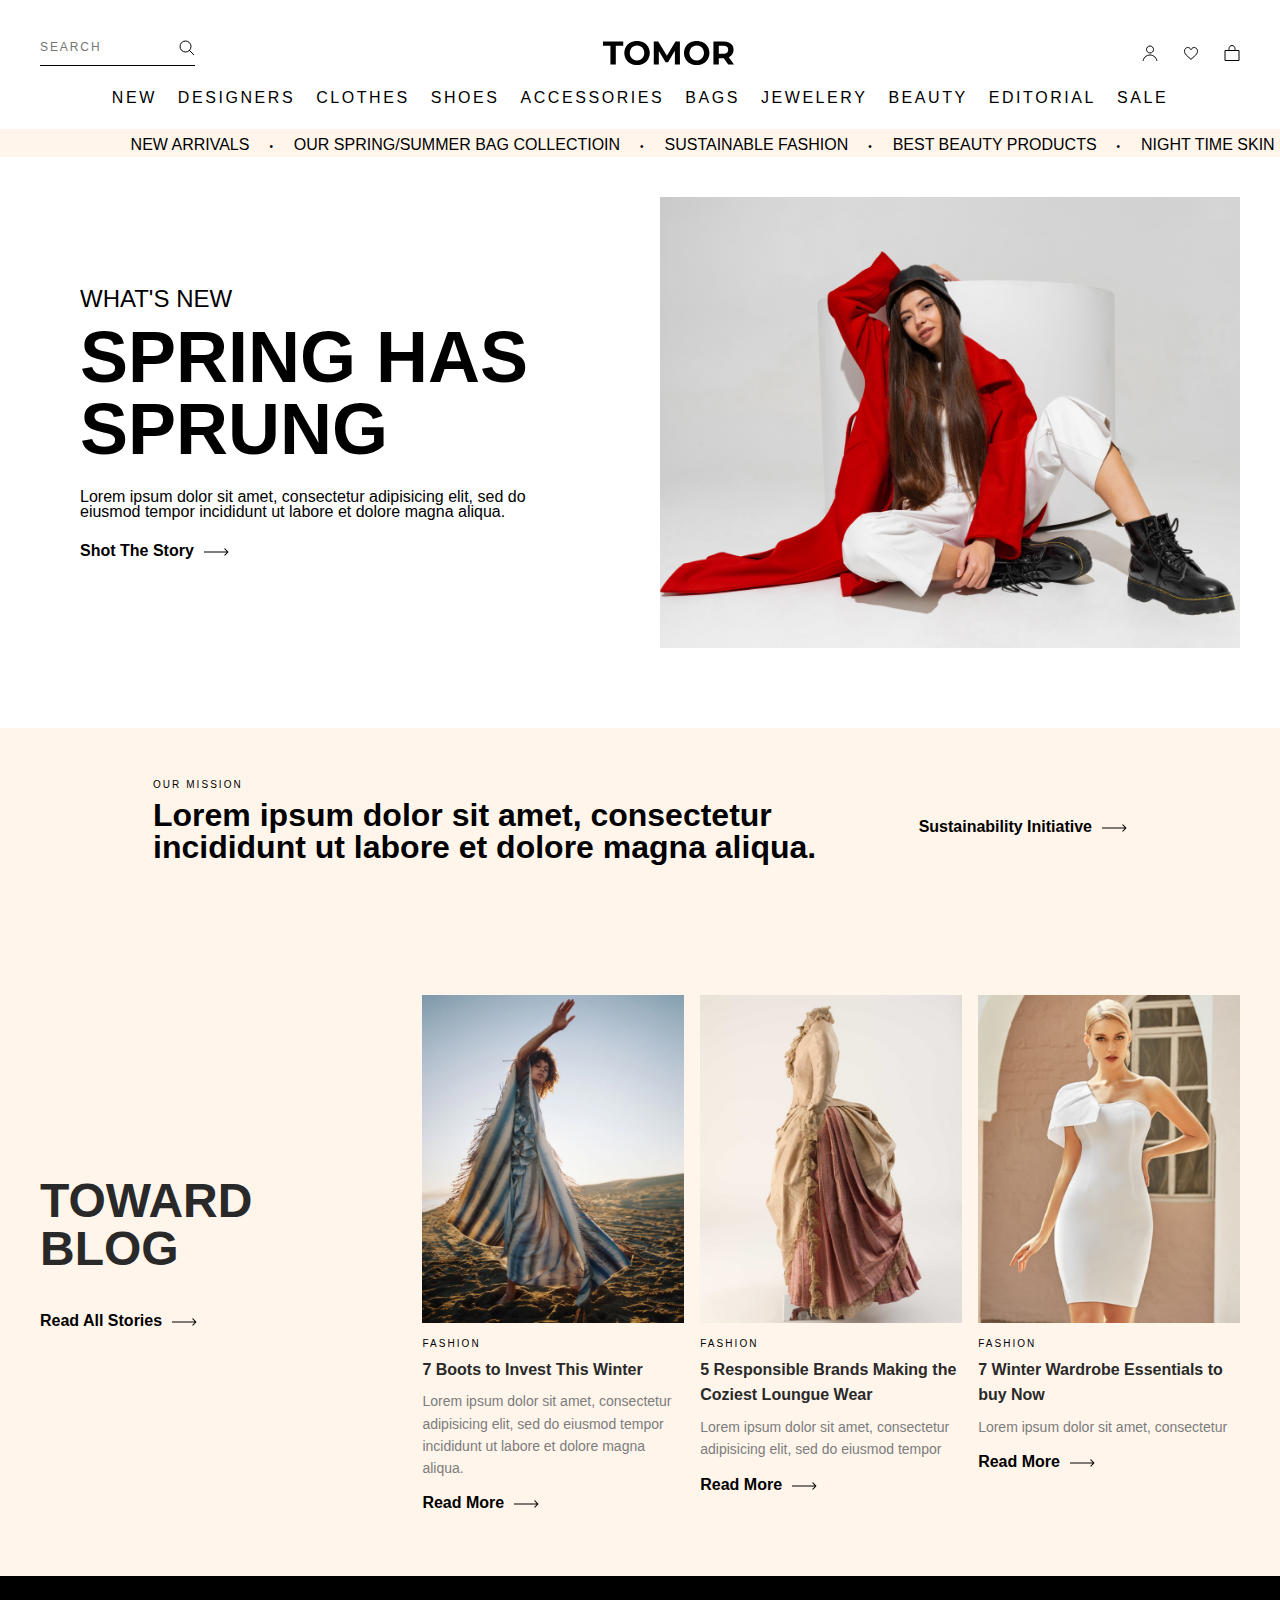
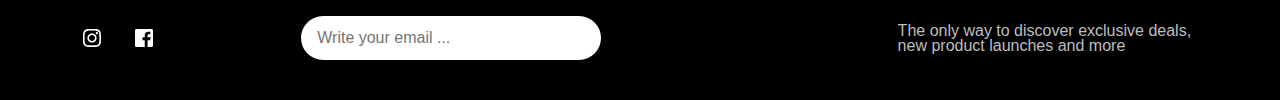
==== index.html @ 965e95d4 "home page phase 1" ====
<html lang="en">
  <head>
    <meta charset="UTF-8" />
    <meta http-equiv="X-UA-Compatible" content="IE=edge" />
    <meta name="viewport" content="width=device-width, initial-scale=1.0" />
    <link rel="stylesheet" href="css/home/homePage.css" />
    <title>Toward - Home Page</title>
  </head>
  <body>
    <div class="container">
      <header class="header">
        <nav class="navigation">
          <div class="navigation__mobile-menu">
            <img src="assets/icons/hamburger.svg" alt="" />
          </div>
          <div class="navigation__search-box">
            <input type="text" placeholder="search" class="navigation__input" />
            <img
              src="assets/icons/icon-search.svg"
              alt=""
              class="icon-search"
            />
          </div>
          <img src="assets/tomor.svg" class="navigation__logo" alt="" />
          <div class="navigation__user">
            <img
              src="assets/icons/icon-avatar.svg"
              class="navigation__icon"
              alt=""
            />
            <img
              src="assets/icons/icon-like.svg"
              class="navigation__icon"
              alt=""
            />

            <img
              src="assets/icons/icon-cart.svg"
              class="navigation__icon"
              alt=""
            />
          </div>
          <div class="navigation__mobile-menu">
            <img src="assets/icons/icon-cart.svg" alt="" />
          </div>
          <ul class="navigation__list">
            <li class="navigation__item">
              <a href="#">New</a>
            </li>
            <li class="navigation__item">
              <a href="#">Designers</a>
            </li>
            <li class="navigation__item">
              <a href="#">Clothes</a>
            </li>
            <li class="navigation__item">
              <a href="#">Shoes</a>
            </li>
            <li class="navigation__item">
              <a href="#">Accessories</a>
            </li>
            <li class="navigation__item">
              <a href="#">Bags</a>
            </li>
            <li class="navigation__item">
              <a href="#">Jewelery</a>
            </li>
            <li class="navigation__item">
              <a href="#">Beauty</a>
            </li>
            <li class="navigation__item">
              <a href="#">Editorial</a>
            </li>
            <li class="navigation__item">
              <a href="#">Sale</a>
            </li>
          </ul>
        </nav>

        <div class="marquee">
          <div class="marquee__wrapper">
            <ul class="marquee__list">
              <li class="marquee__item">New arrivals</li>
              <li class="marquee__item">Our spring/summer baG collectioin</li>
              <li class="marquee__item">Sustainable fashion</li>
              <li class="marquee__item">Best beauty products</li>
              <li class="marquee__item">Night time skin routine</li>
              <li class="marquee__item">comfort & style</li>
              <li class="marquee__item">Just in high heels</li>
            </ul>
          </div>
        </div>
        <div class="header__content">
          <div class="header__cta">
            <h4 class="heading-text heading-4">what's new</h4>
            <h1 class="heading-text heading-1">spring has sprung</h1>
            <p class="header__text">
              Lorem ipsum dolor sit amet, consectetur adipisicing elit, sed do
              eiusmod tempor incididunt ut labore et dolore magna aliqua.
            </p>
            <a href="#" class="btn">shot the story</a>
          </div>
          <div class="header__banner">
            <img src="assets/hero.png" class="header__img" alt="" />
          </div>
        </div>
      </header>
      <main>
        <section class="mission">
          <h6 class="heading-text heading-6">our mission</h6>
          <h3 class="heading-text heading-3">
            Lorem ipsum dolor sit amet, consectetur incididunt ut labore et
            dolore magna aliqua.
          </h3>
          <a href="#" class="btn">Sustainability Initiative</a>
        </section>
        <section class="blog">
          <div class="blog__header">
            <h2 class="heading-text heading-2 heading-2--light">toward blog</h2>
            <a href="#" class="btn">Read all stories</a>
          </div>
          <div class="blog__content">
            <div class="blog__card">
              <img src="assets/Article image.jpg" class="blog__img" alt="" />
              <h6 class="heading-text heading-6 heading-6--light">fashion</h6>
              <h4 class="blog__title">7 Boots to Invest This Winter</h4>
              <p class="blog__text">
                Lorem ipsum dolor sit amet, consectetur adipisicing elit, sed do
                eiusmod tempor incididunt ut labore et dolore magna aliqua.
              </p>
              <a href="#" class="btn">read more</a>
            </div>
            <div class="blog__card">
              <img src="assets/Article image 2.jpg" class="blog__img" alt="" />
              <h6 class="heading-text heading-6 heading-6--light">fashion</h6>
              <h4 class="blog__title">5 Responsible Brands Making the Coziest Loungue Wear</h4>
              <p class="blog__text">
                Lorem ipsum dolor sit amet, consectetur adipisicing elit, sed do eiusmod tempor 
              </p>
              <a href="#" class="btn">read more</a>
            </div>
            <div class="blog__card">
              <img src="assets/Article image 3.jpg" class="blog__img" alt="" />
              <h6 class="heading-text heading-6 heading-6--light">fashion</h6>
              <h4 class="blog__title">7 Winter Wardrobe Essentials to buy Now</h4>
              <p class="blog__text">
                Lorem ipsum dolor sit amet, consectetur
              </p>
              <a href="#" class="btn">read more</a>
            </div>
          </div>
        </section>
      </main>
      <footer class="footer">
        <div class="footer__socials">
          <img
            src="assets/icons/icon-instagram.svg"
            class="footer__icon"
            alt=""
          />
          <img
            src="assets/icons/icon-facebook.svg"
            class="footer__icon"
            alt=""
          />
        </div>
        <div class="footer__contact">
          <input
            type="email"
            name="email"
            id="email"
            class="footer__input"
            placeholder="Write your email ..."
          />
          <label for="email">
            <a href="#" class="btn btn--small btn--light">Join the family</a>
          </label>
        </div>
        <p class="footer__text">
          The only way to discover exclusive deals, new product launches and
          more
        </p>
        <img src="assets/icons/gift-box.svg" alt="" class="footer__icon-gift" />
      </footer>
    </div>
  </body>
</html>
---- css/home/homePage.css ----
@import '../style.css';

/* Mission section */
.mission {
  display: flex;
  align-items: center;
  flex-wrap: wrap;
  padding: 5.2rem 15.3rem;
  background-color: var(--color-secondary-light);
}
.mission h6 {
  width: 100%;
}
.mission h3 {
  width: 70%;
  margin-right: auto;
  margin-top: 9px;
}

@media only screen and (max-width: 37.5em) {
  .mission {
    padding: 3rem 2rem;
  }
  .mission h3 {
    width: 100%;
    margin-bottom: 4rem;
  }
}

/* Section Blog */
.blog {
  display: flex;
  align-items: center;
  column-gap: 3.2rem;
  background-color: var(--color-secondary-light);
  padding: 8rem 4rem 6.6rem 4rem;
}
.blog__header {
  width: 30%;
}
.blog__header h2 {
  width: 70%;
  margin-bottom: 4rem;
}
.blog__content {
  width: 70%;
  display: flex;
  column-gap: 1.6rem;
}
.blog__card {
  width: 33%;
}
.blog__img {
  width: 100%;
  margin-bottom: 1.6rem;
}
.blog__title {
  font-size: 1.6rem;
  font-weight: 600;
  color: var(--color-primary-light);
  margin: 8px 0;
  line-height: 160%;
}
.blog__text {
  color: var(--color-option-1);
  font-size: 1.4rem;
  font-weight: 500;
  margin-bottom: 1.6rem;
  line-height: 159.5%;
}

@media only screen and (max-width: 37.5em) {
    .blog{
        padding: 5rem 2rem;
        row-gap: 4rem;
    }
  .blog,
  .blog__content {
    flex-wrap: wrap;
  }
  .blog__header,
  .blog__content,
  .blog__card {
    width: 100%;
  }
  .blog__header{
    text-align: center;
  }
  .blog__content{
    row-gap:2.5rem ;
  }
  .blog__header h2{
    width: 100%;
    margin: 0;
    margin-bottom: 2rem;
  }
}
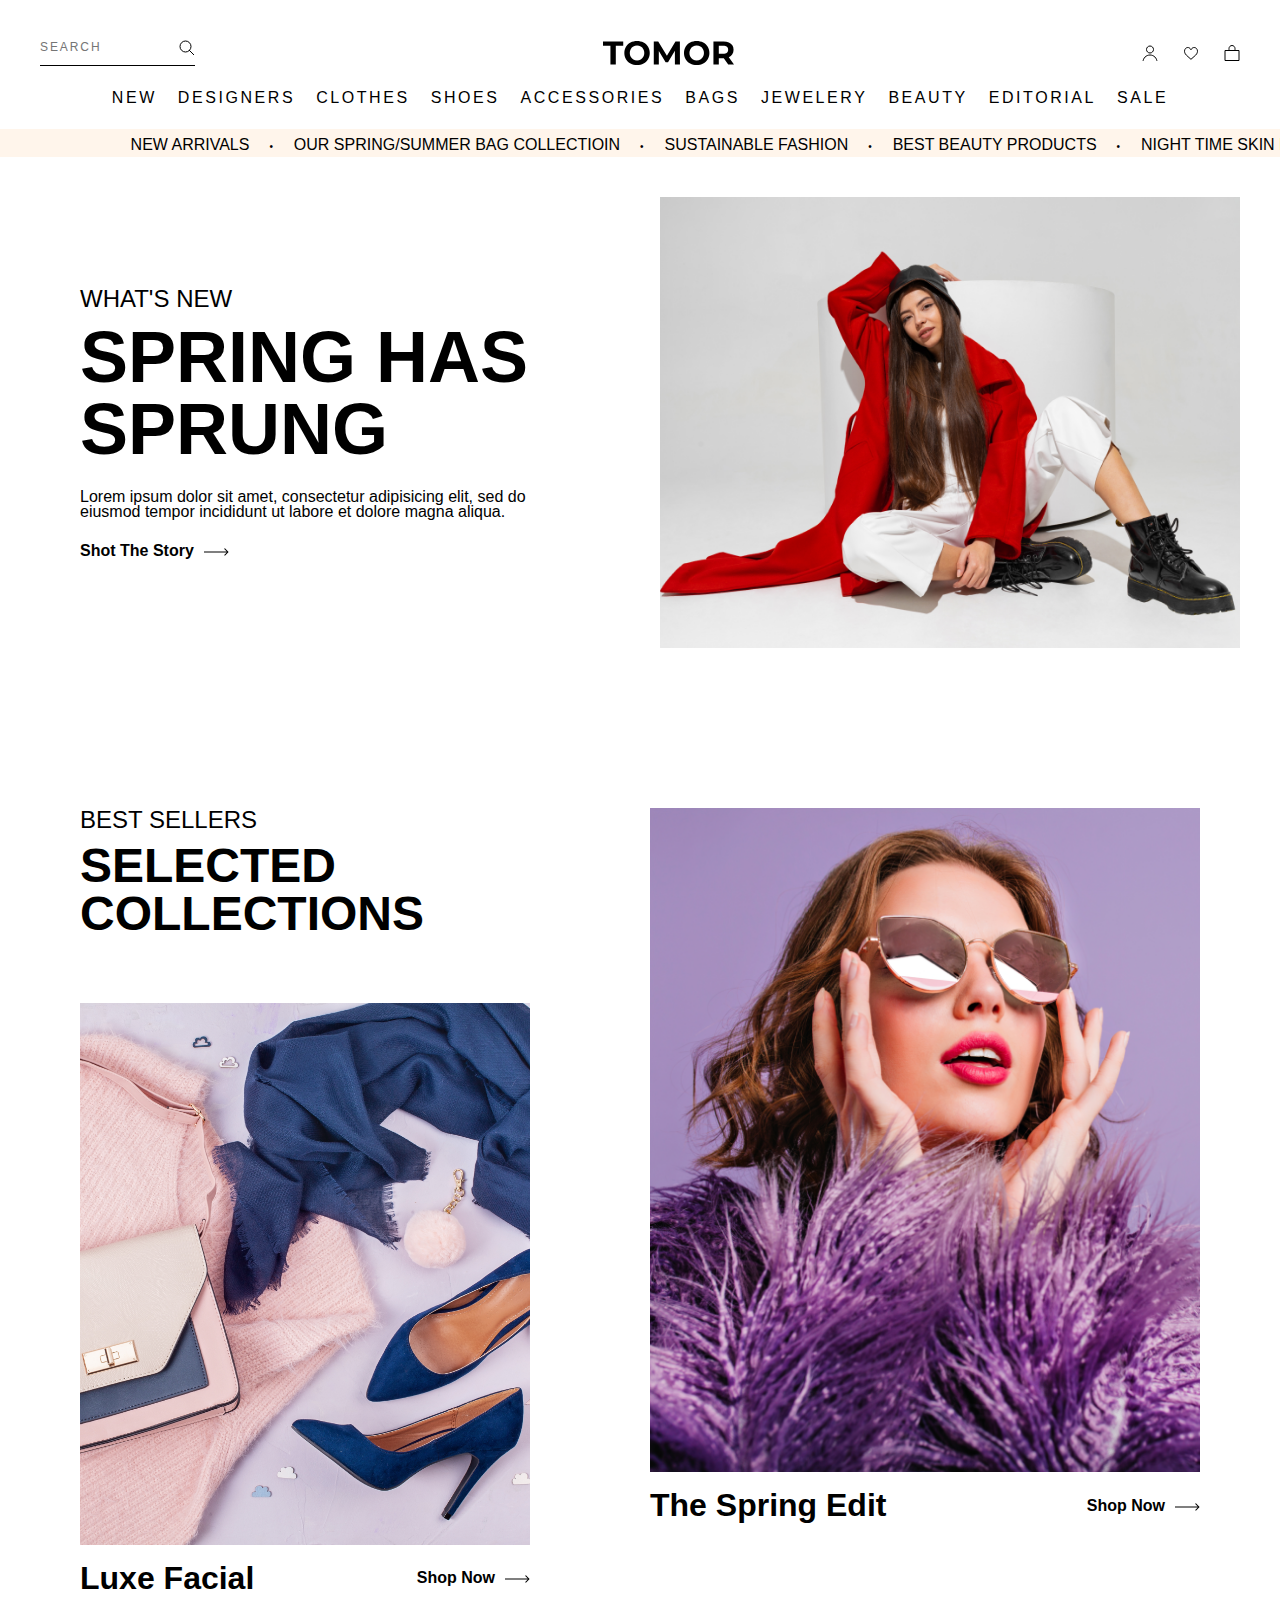
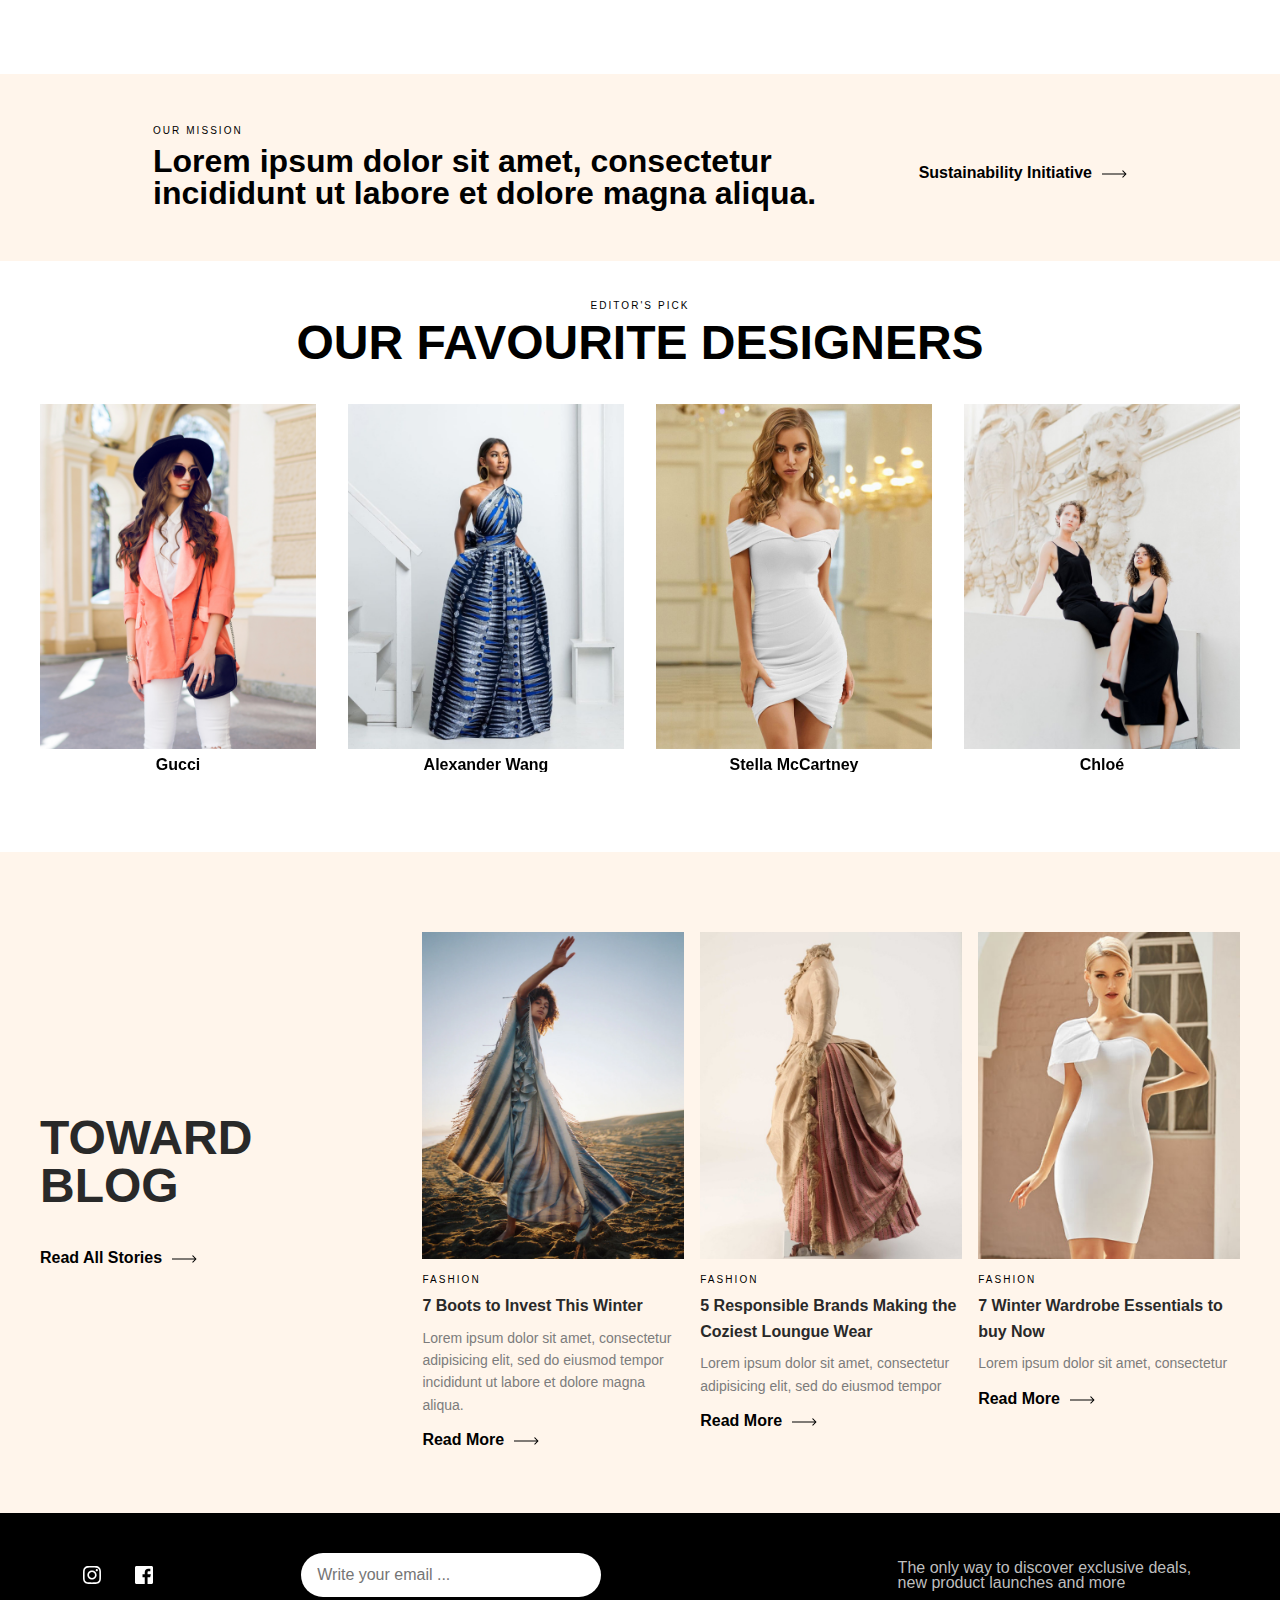
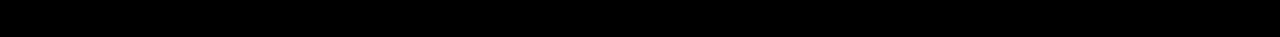
==== commit 989fcec0: "home page phase 2" ====
--- a/index.html
+++ b/index.html
@@ -4,6 +4,13 @@
     <meta http-equiv="X-UA-Compatible" content="IE=edge" />
     <meta name="viewport" content="width=device-width, initial-scale=1.0" />
     <link rel="stylesheet" href="css/home/homePage.css" />
+    <link
+      rel="stylesheet"
+      href="https://cdn.jsdelivr.net/npm/swiper@8/swiper-bundle.min.css"
+    />
+
+    <script src="https://cdn.jsdelivr.net/npm/swiper@8/swiper-bundle.min.js"></script>
+    <script defer src="js/homePage.js"></script>
     <title>Toward - Home Page</title>
   </head>
   <body>
@@ -106,6 +113,34 @@
         </div>
       </header>
       <main>
+        <section class="bestSellers">
+          <div class="bestSellers__header">
+            <h4 class="heading-text heading-4">best sellers</h4>
+            <h2 class="heading-text heading-2">Selected Collections</h2>
+          </div>
+          <div class="bestSellers__card bestSellers__card--small">
+            <img
+              src="assets/woman-clothing.png"
+              class="bestSellers__img"
+              alt=""
+            />
+            <div class="bestSellers__card-content">
+              <h3 class="heading-text heading-3">Luxe Facial</h3>
+              <a href="#" class="btn">shop now</a>
+            </div>
+          </div>
+          <div class="bestSellers__card bestSellers__card--large">
+            <img
+              src="assets/close-up-photo.png"
+              class="bestSellers__img"
+              alt=""
+            />
+            <div class="bestSellers__card-content">
+              <h3 class="heading-text heading-3">The Spring Edit</h3>
+              <a href="#" class="btn">shop now</a>
+            </div>
+          </div>
+        </section>
         <section class="mission">
           <h6 class="heading-text heading-6">our mission</h6>
           <h3 class="heading-text heading-3">
@@ -113,6 +148,50 @@
             dolore magna aliqua.
           </h3>
           <a href="#" class="btn">Sustainability Initiative</a>
+        </section>
+        <section class="designers">
+          <div class="designers__header">
+            <h6 class="heading-text heading-6">editor's pick</h6>
+            <h2 class="heading-text heading-2">our favourite designers</h2>
+          </div>
+          <div class="designers__slider swiper">
+            <div class="swiper-wrapper">
+              <div class="swiper-slide designers__card">
+                <img
+                  src="assets/outdoor-hight-fashion.png"
+                  class="designers__img"
+                  alt=""
+                />
+                <h4 class="designers__title">Gucci</h4>
+              </div>
+              <div class="swiper-slide designers__card">
+                <img
+                  src="assets/AW.jpg"
+                  class="designers__img"
+                  alt=""
+                />
+                <h4 class="designers__title">Alexander Wang</h4>
+              </div>
+              <div class="swiper-slide designers__card">
+                <img
+                  src="assets/TW_Designers_SM.jpg"
+                  class="designers__img"
+                  alt=""
+                />
+                <h4 class="designers__title">Stella McCartney</h4>
+              </div>
+              <div class="swiper-slide designers__card">
+                <img
+                  src="assets/TW_Designers_Chloe.jpg"
+                  class="designers__img"
+                  alt=""
+                />
+                <h4 class="designers__title">Chloé</h4>
+              </div>
+            </div>
+            <div class="swiper-button-next"></div>
+            <div class="swiper-button-prev"></div>
+          </div>
         </section>
         <section class="blog">
           <div class="blog__header">
@@ -133,19 +212,22 @@
             <div class="blog__card">
               <img src="assets/Article image 2.jpg" class="blog__img" alt="" />
               <h6 class="heading-text heading-6 heading-6--light">fashion</h6>
-              <h4 class="blog__title">5 Responsible Brands Making the Coziest Loungue Wear</h4>
+              <h4 class="blog__title">
+                5 Responsible Brands Making the Coziest Loungue Wear
+              </h4>
               <p class="blog__text">
-                Lorem ipsum dolor sit amet, consectetur adipisicing elit, sed do eiusmod tempor 
+                Lorem ipsum dolor sit amet, consectetur adipisicing elit, sed do
+                eiusmod tempor
               </p>
               <a href="#" class="btn">read more</a>
             </div>
             <div class="blog__card">
               <img src="assets/Article image 3.jpg" class="blog__img" alt="" />
               <h6 class="heading-text heading-6 heading-6--light">fashion</h6>
-              <h4 class="blog__title">7 Winter Wardrobe Essentials to buy Now</h4>
-              <p class="blog__text">
-                Lorem ipsum dolor sit amet, consectetur
-              </p>
+              <h4 class="blog__title">
+                7 Winter Wardrobe Essentials to buy Now
+              </h4>
+              <p class="blog__text">Lorem ipsum dolor sit amet, consectetur</p>
               <a href="#" class="btn">read more</a>
             </div>
           </div>
@@ -180,7 +262,7 @@
           The only way to discover exclusive deals, new product launches and
           more
         </p>
-        <img src="assets/icons/gift-box.svg" alt="" class="footer__icon-gift" />
+
       </footer>
     </div>
   </body>
--- a/css/home/homePage.css
+++ b/css/home/homePage.css
@@ -1,4 +1,54 @@
 @import '../style.css';
+/* Best Sellers section */
+.bestSellers {
+  display: grid;
+  grid-template-columns: 45rem 55rem;
+  justify-content: center;
+  column-gap: 12rem;
+  row-gap: 6.5rem;
+  padding: 8rem 0;
+}
+.bestSellers__header {
+  grid-column: 1/2;
+  grid-row: 1/2;
+}
+.bestSellers__header h2 {
+  margin-top: 1rem;
+}
+.bestSellers__card--small {
+  grid-column: 1/2;
+  grid-row: 2/3;
+}
+.bestSellers__card--large {
+  grid-column: 2/3;
+  grid-row: 1/3;
+}
+.bestSellers__img {
+  width: 100%;
+  margin-bottom: 1.7rem;
+}
+.bestSellers__card-content {
+  display: flex;
+  align-items: center;
+  justify-content: space-between;
+}
+@media only screen and (max-width: 37.5em) {
+  .bestSellers {
+    grid-template-columns: 1fr;
+    row-gap: 2rem;
+    padding: 5rem 2rem;
+  }
+  .bestSellers__header h2 {
+    width: 80%;
+  }
+  .bestSellers__card--large {
+    grid-row: 3/4;
+    grid-column: 1/2;
+  }
+  .bestSellers__card--small {
+    grid-row: 2/3;
+  }
+}
 
 /* Mission section */
 .mission {
@@ -26,7 +76,46 @@
     margin-bottom: 4rem;
   }
 }
+/* Seasonal section */
+/* Designers section */
+.designers {
+  padding: 4rem 4rem 8rem 4rem;
+  text-align: center;
+}
+.designers__header {
+  margin-bottom: 3.7rem;
+}
+.designers h2 {
+  margin-top: 8px;
+}
+.designers__img {
+  width: 100%;
+  margin-bottom: 8px;
+}
+.swiper-wrapper {
+  height: fit-content !important;
+}
+.swiper-button-next,
+.swiper-button-prev {
+  display: none !important;
+}
+@media only screen and (max-width: 37.5em) {
+  .swiper-button-next,
+  .swiper-button-prev {
+    background-color: var(--color-secondary-light);
+    display: flex !important;
+    justify-content: center;
+    align-items: center;
 
+  }
+  .swiper-button-prev::after {
+    content: url(../../assets/icons/icon-arrowLT.svg) !important;
+  }
+
+  .swiper-button-next::after {
+    content: url(../../assets/icons/icon-arrowRT.svg) !important;
+  }
+}
 /* Section Blog */
 .blog {
   display: flex;
@@ -70,10 +159,10 @@
 }
 
 @media only screen and (max-width: 37.5em) {
-    .blog{
-        padding: 5rem 2rem;
-        row-gap: 4rem;
-    }
+  .blog {
+    padding: 5rem 2rem;
+    row-gap: 4rem;
+  }
   .blog,
   .blog__content {
     flex-wrap: wrap;
@@ -83,13 +172,13 @@
   .blog__card {
     width: 100%;
   }
-  .blog__header{
+  .blog__header {
     text-align: center;
   }
-  .blog__content{
-    row-gap:2.5rem ;
+  .blog__content {
+    row-gap: 2.5rem;
   }
-  .blog__header h2{
+  .blog__header h2 {
     width: 100%;
     margin: 0;
     margin-bottom: 2rem;
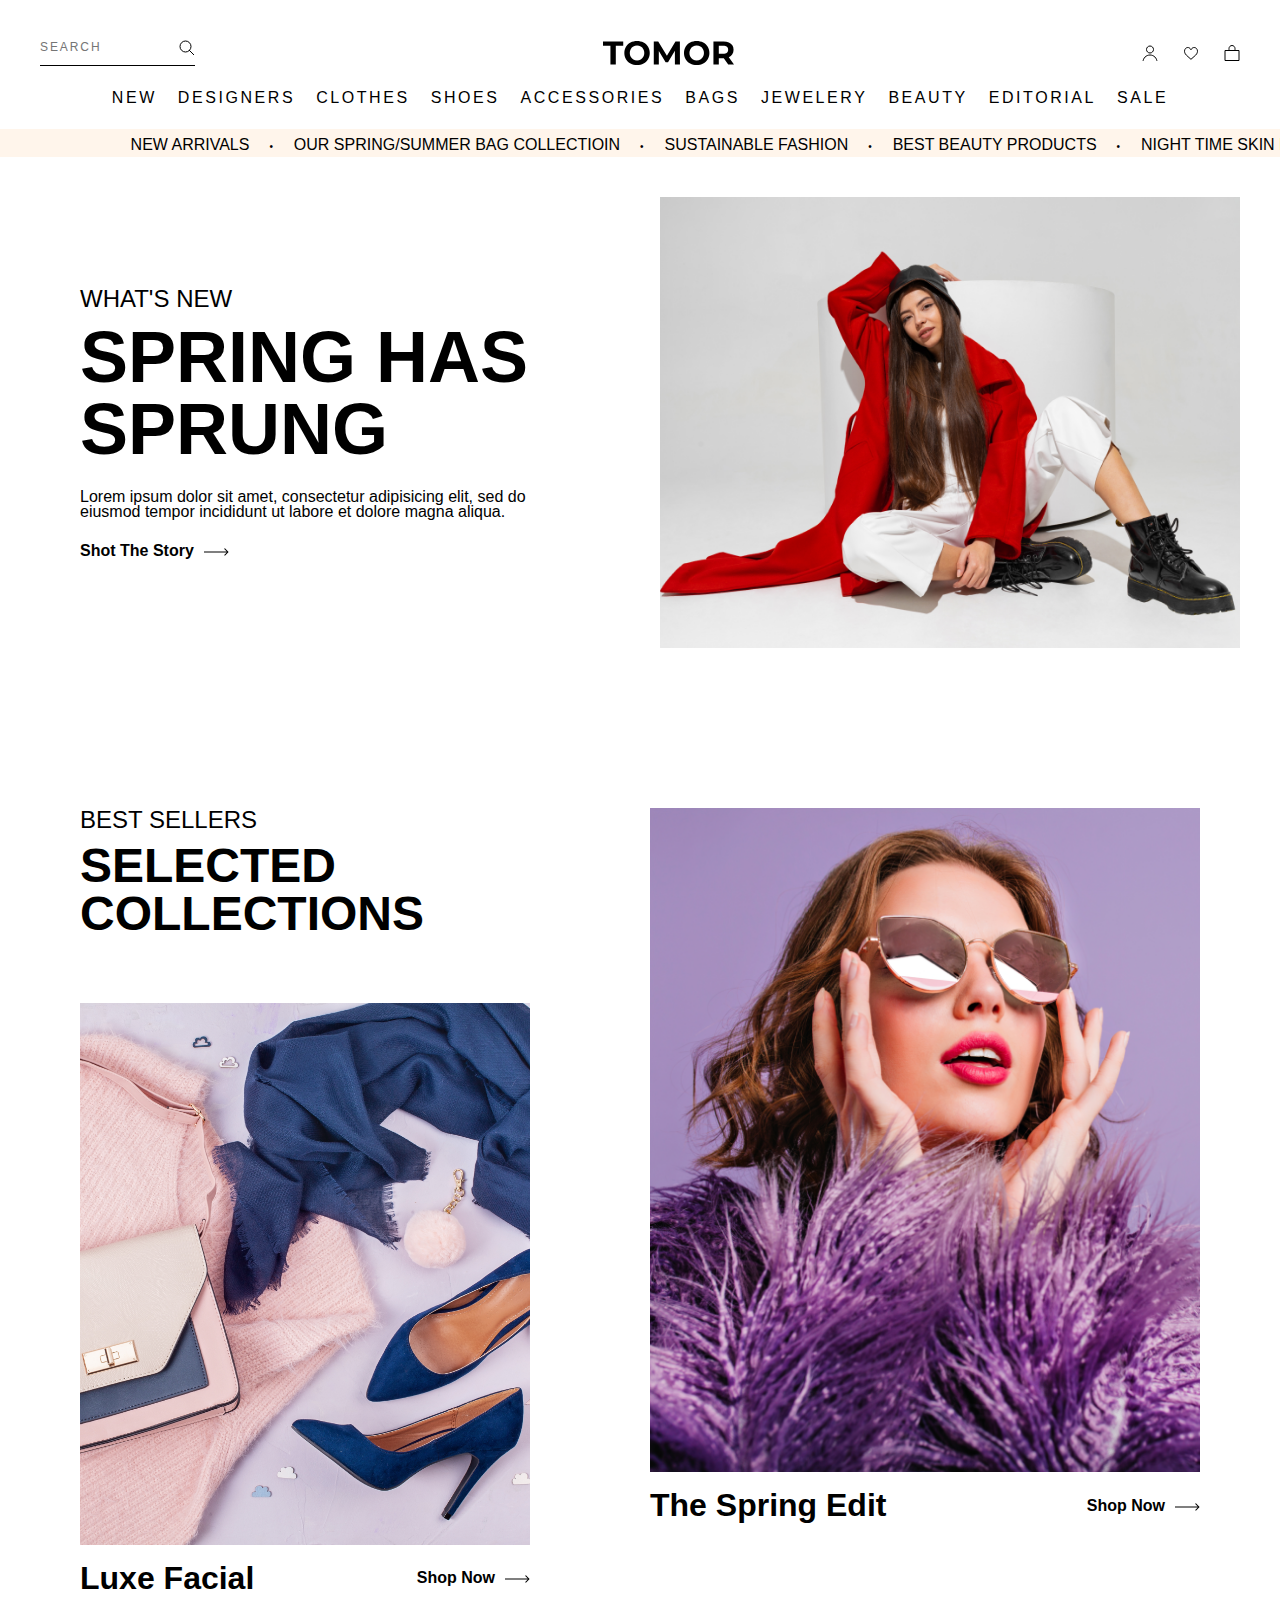
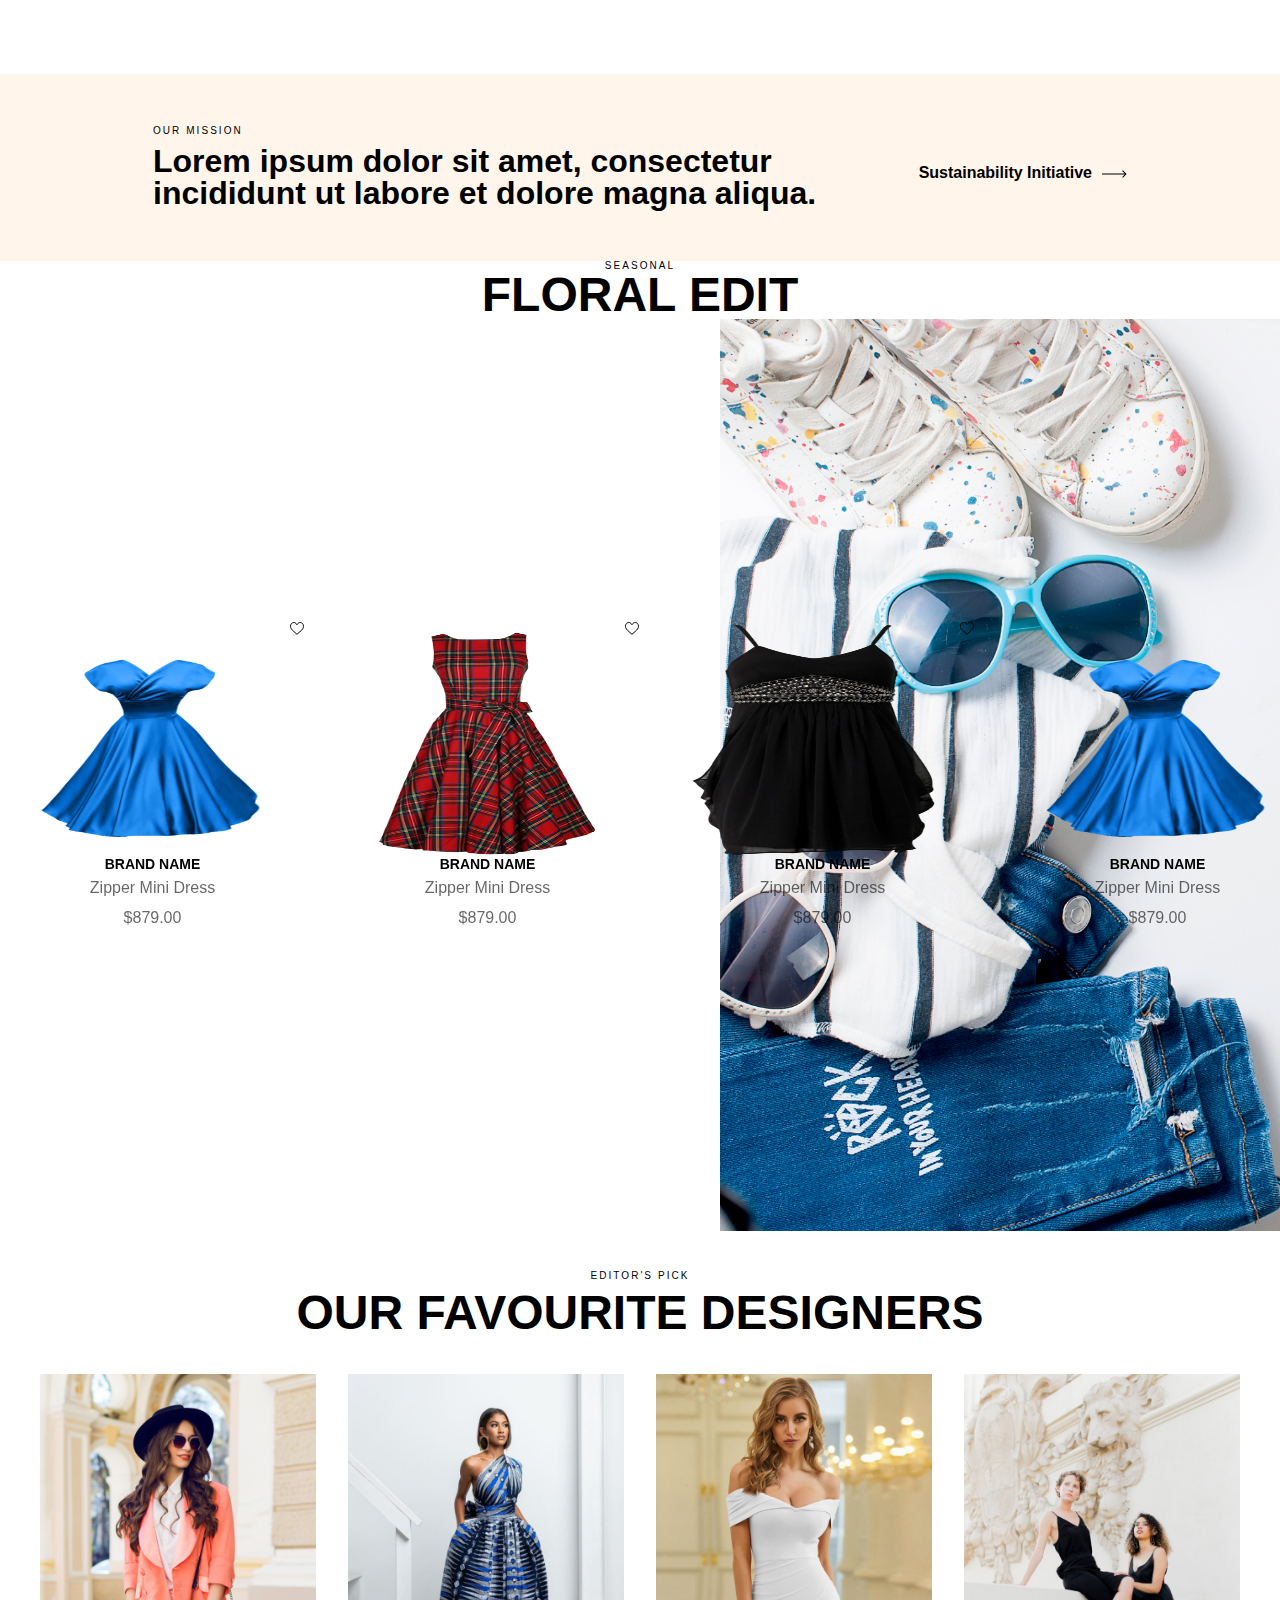
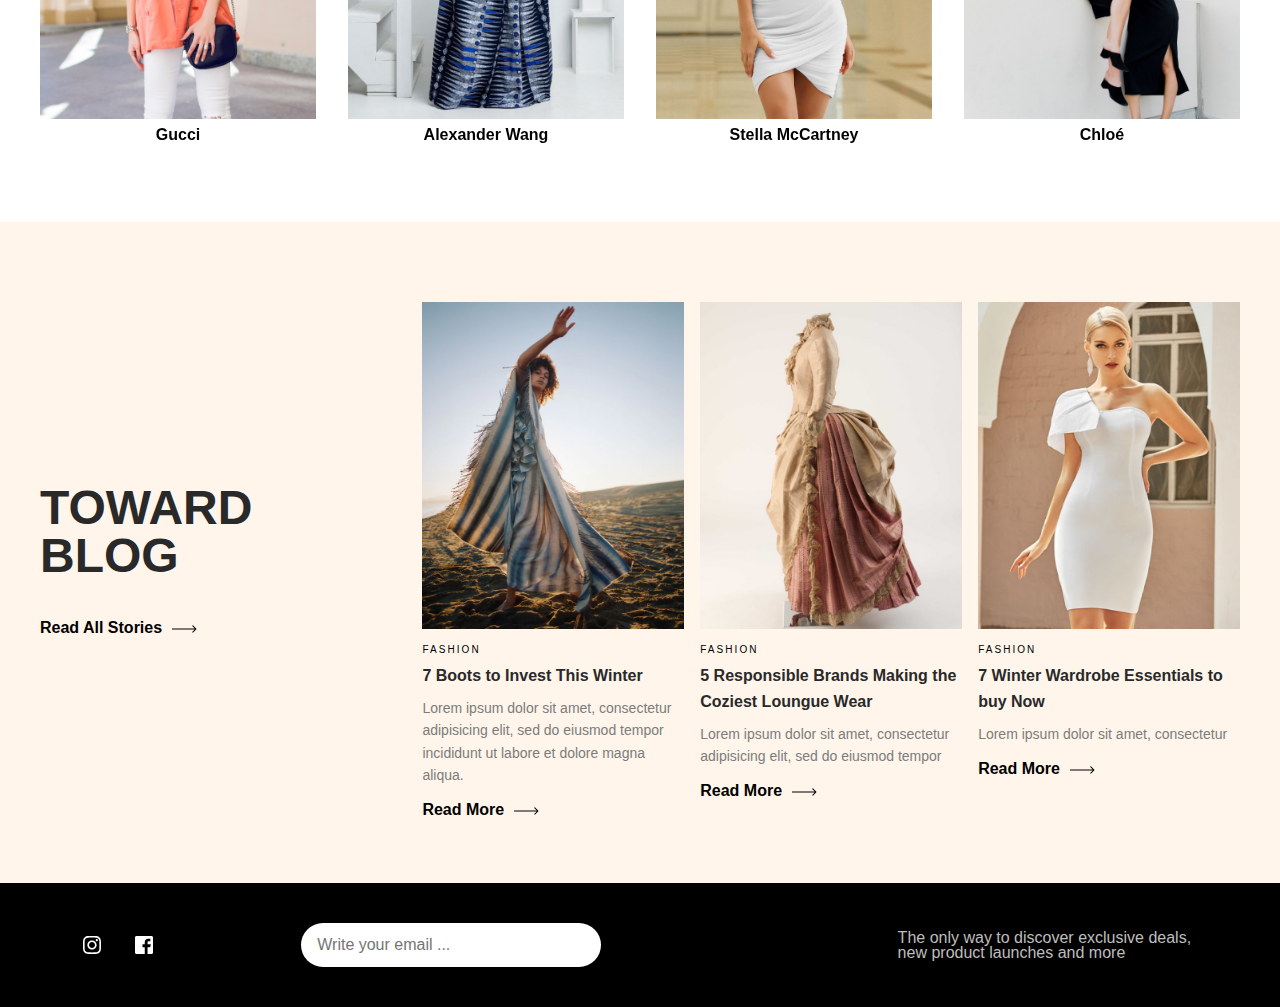
==== commit 5a86ec6a: "home page phase 3" ====
--- a/index.html
+++ b/index.html
@@ -5,11 +5,11 @@
     <meta name="viewport" content="width=device-width, initial-scale=1.0" />
     <link rel="stylesheet" href="css/home/homePage.css" />
     <link
-      rel="stylesheet"
-      href="https://cdn.jsdelivr.net/npm/swiper@8/swiper-bundle.min.css"
+    rel="stylesheet"
+    href="https://cdn.jsdelivr.net/npm/swiper@8/swiper-bundle.min.css"
     />
 
-    <script src="https://cdn.jsdelivr.net/npm/swiper@8/swiper-bundle.min.js"></script>
+    <script  src="https://cdn.jsdelivr.net/npm/swiper/swiper-bundle.min.js"></script>
     <script defer src="js/homePage.js"></script>
     <title>Toward - Home Page</title>
   </head>
@@ -149,12 +149,57 @@
           </h3>
           <a href="#" class="btn">Sustainability Initiative</a>
         </section>
+        <section class="showcase">
+          <div class="showcase__header">
+            <h6 class="heading-text heading-6">seasonal</h6>
+            <h2 class="heading-text heading-2">floral edit</h2>
+          </div>
+          <div class="showcase__content">
+            <div class="showcase__slider">
+              <div class="swiper-wrapper">
+                <div class="swiper-slide showcase__card">
+                  <img src="assets/product-image-1.png" class="showcase__img" alt="">
+                  <img src="assets/icons/icon-like.svg" class="showcase__icon" alt="">
+                  <h4 class="heading-text heading-5">brand Name</h4>
+                  <p class="showcase__text">Zipper Mini Dress</p>
+                  <p class="showcase__text">$879.00</p>
+                </div>
+                <div class="swiper-slide showcase__card">
+                  <img src="assets/product-image-2.png" class="showcase__img" alt="">
+                  <img src="assets/icons/icon-like.svg" class="showcase__icon" alt="">
+                  <h4 class="heading-text heading-5">brand Name</h4>
+                  <p class="showcase__text">Zipper Mini Dress</p>
+                  <p class="showcase__text">$879.00</p>
+                </div>
+                <div class="swiper-slide showcase__card">
+                  <img src="assets/product-image-3.png" class="showcase__img" alt="">
+                  <img src="assets/icons/icon-like.svg" class="showcase__icon" alt="">
+                  <h4 class="heading-text heading-5">brand Name</h4>
+                  <p class="showcase__text">Zipper Mini Dress</p>
+                  <p class="showcase__text">$879.00</p>
+                </div>
+                <div class="swiper-slide showcase__card">
+                  <img src="assets/product-image-1.png" class="showcase__img" alt="">
+                  <img src="assets/icons/icon-like.svg" class="showcase__icon" alt="">
+                  <h4 class="heading-text heading-5">brand Name</h4>
+                  <p class="showcase__text">Zipper Mini Dress</p>
+                  <p class="showcase__text">$879.00</p>
+                </div>
+              </div>
+              <div class="showcase-button-next"></div>
+              <div class="showcase-button-prev"></div>
+            </div>
+            <div class="showcase__banner">
+              <img src="assets/flat-lay-set-feminine.png" class="showcase__banner-img" alt="">
+            </div>
+          </div>
+        </section>
         <section class="designers">
           <div class="designers__header">
             <h6 class="heading-text heading-6">editor's pick</h6>
             <h2 class="heading-text heading-2">our favourite designers</h2>
           </div>
-          <div class="designers__slider swiper">
+          <div class="designers__slider swiper2">
             <div class="swiper-wrapper">
               <div class="swiper-slide designers__card">
                 <img
--- a/css/home/homePage.css
+++ b/css/home/homePage.css
@@ -77,10 +77,54 @@
   }
 }
 /* Seasonal section */
+.showcase{
+    text-align: center
+}
+.showcase__content{
+    display: flex;
+    align-items: center;
+    justify-content: center;
+    column-gap: 8rem;
+}
+.showcase__slider{
+    width: 50%;
+    height: auto;
+}
+.showcase__banner{
+    width: 50%;
+}
+.showcase__banner-img{
+    width: 100%;
+}
+.showcase__card {
+  position: relative;
+  text-align: center;
+  line-height: 159.5%;
+}
+
+.showcase__img {
+  width: 100%;
+  height: 23.7rem;
+}
+
+.showcase__icon {
+  position: absolute;
+  top: 0;
+  right: 0;
+}
+.showcase__text {
+  opacity: 0.6;
+  margin-top: 4px;
+}
+/* 
+.swiper2 .swiper-slide{
+    height: calc((100% - 30px) / 2) !important;
+} */
 /* Designers section */
 .designers {
   padding: 4rem 4rem 8rem 4rem;
   text-align: center;
+  position: relative;
 }
 .designers__header {
   margin-bottom: 3.7rem;
@@ -106,7 +150,6 @@
     display: flex !important;
     justify-content: center;
     align-items: center;
-
   }
   .swiper-button-prev::after {
     content: url(../../assets/icons/icon-arrowLT.svg) !important;
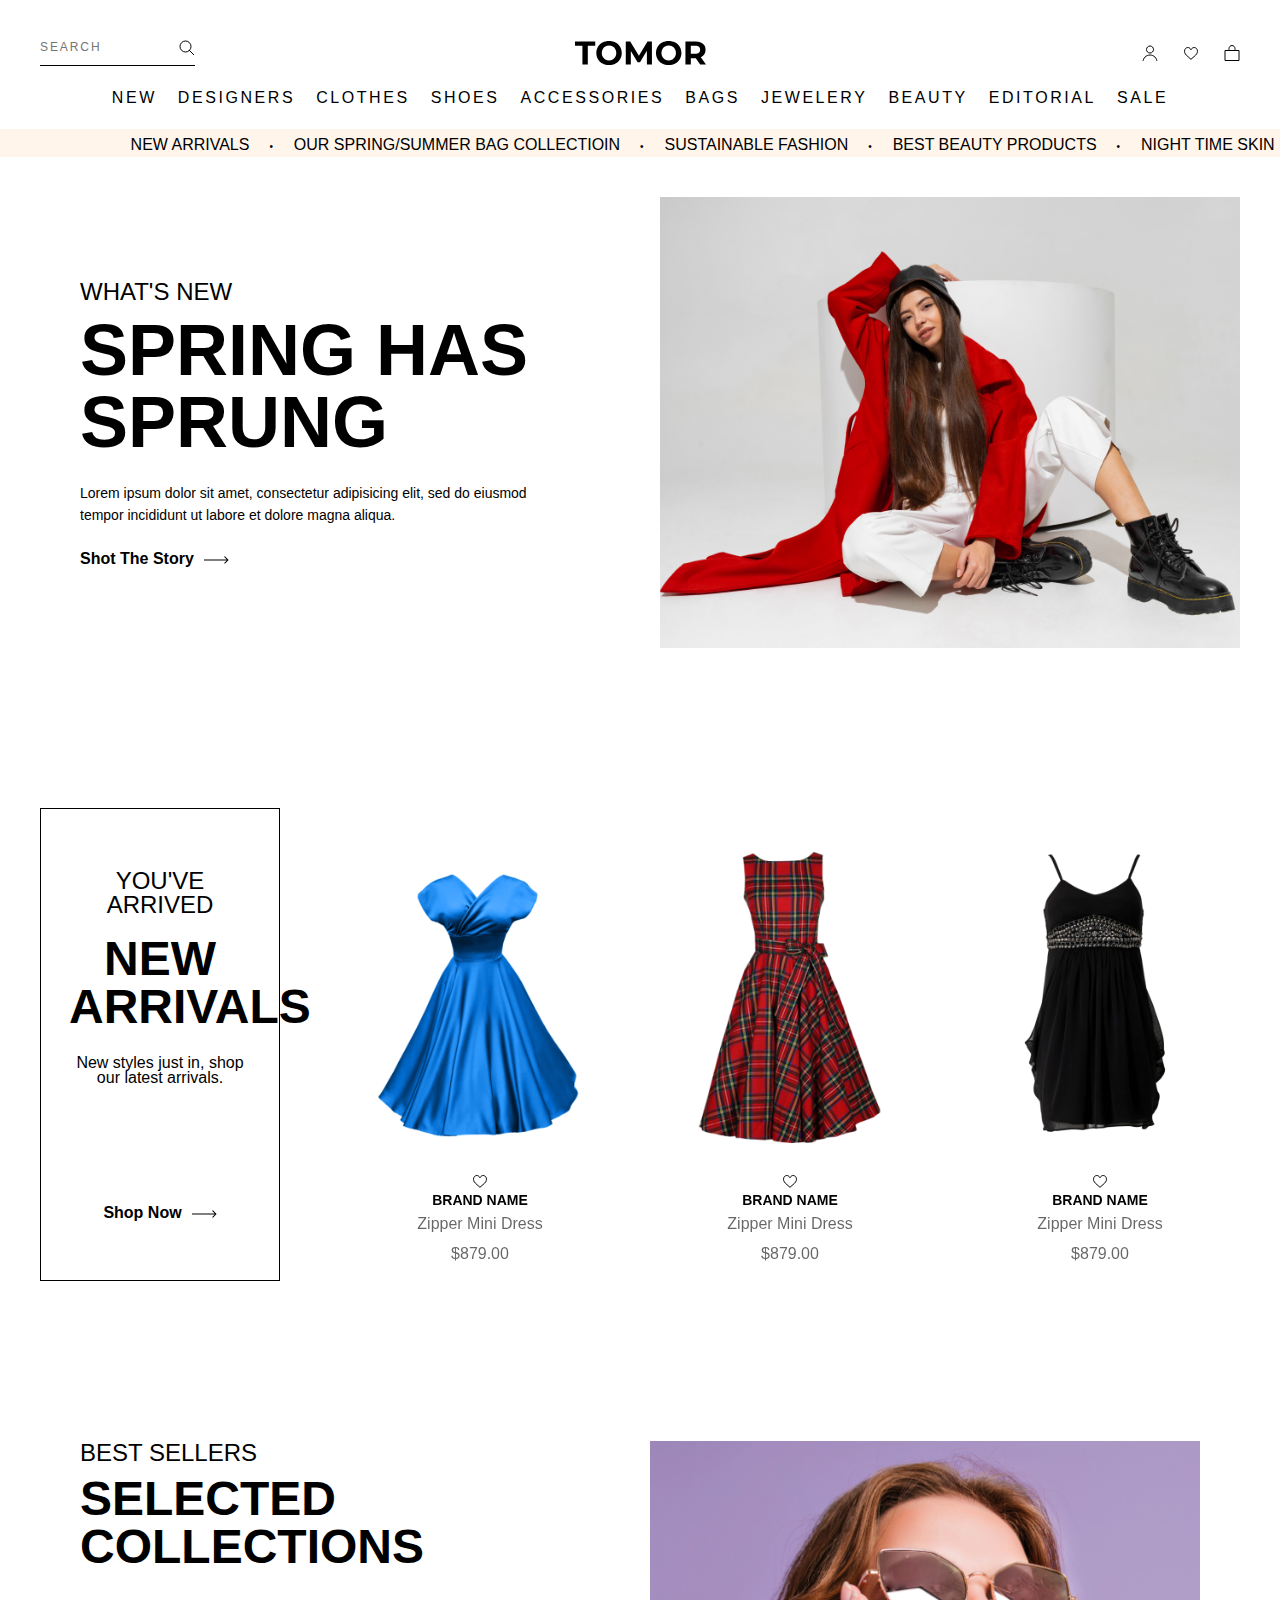
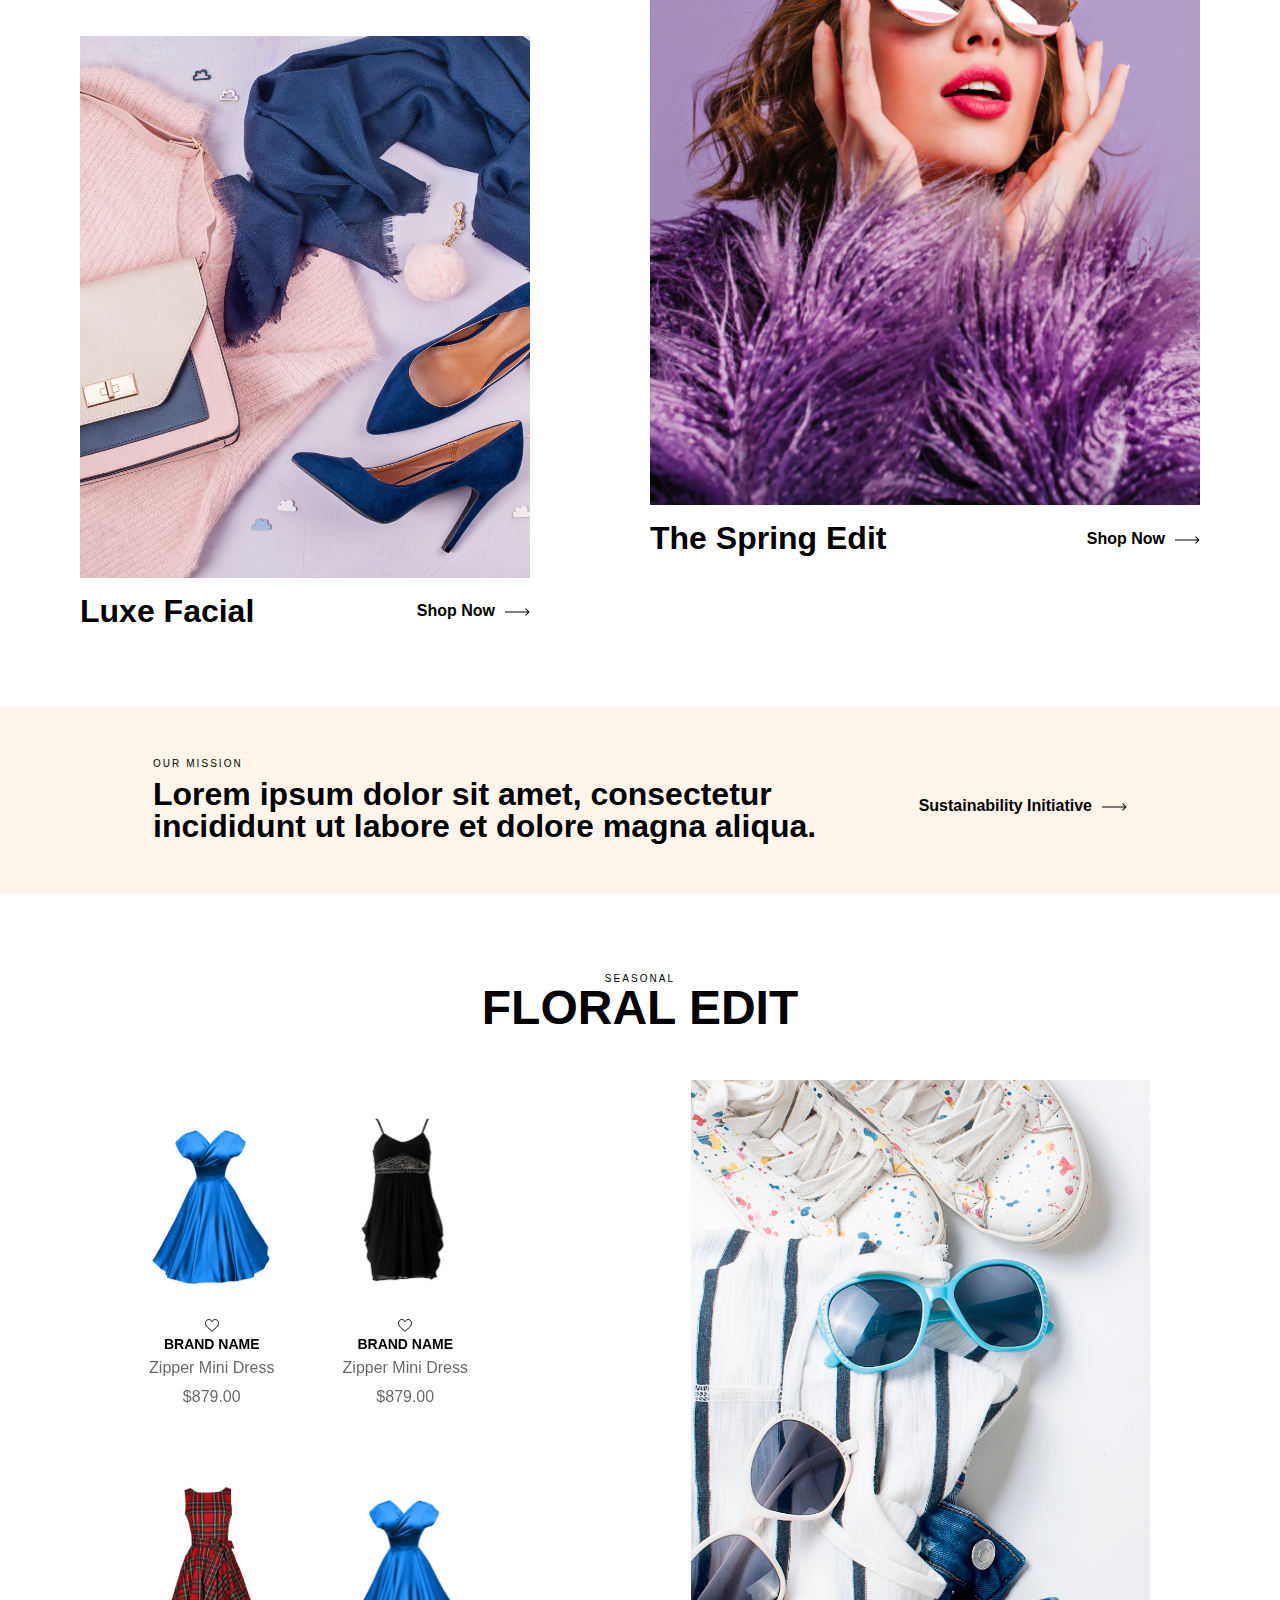
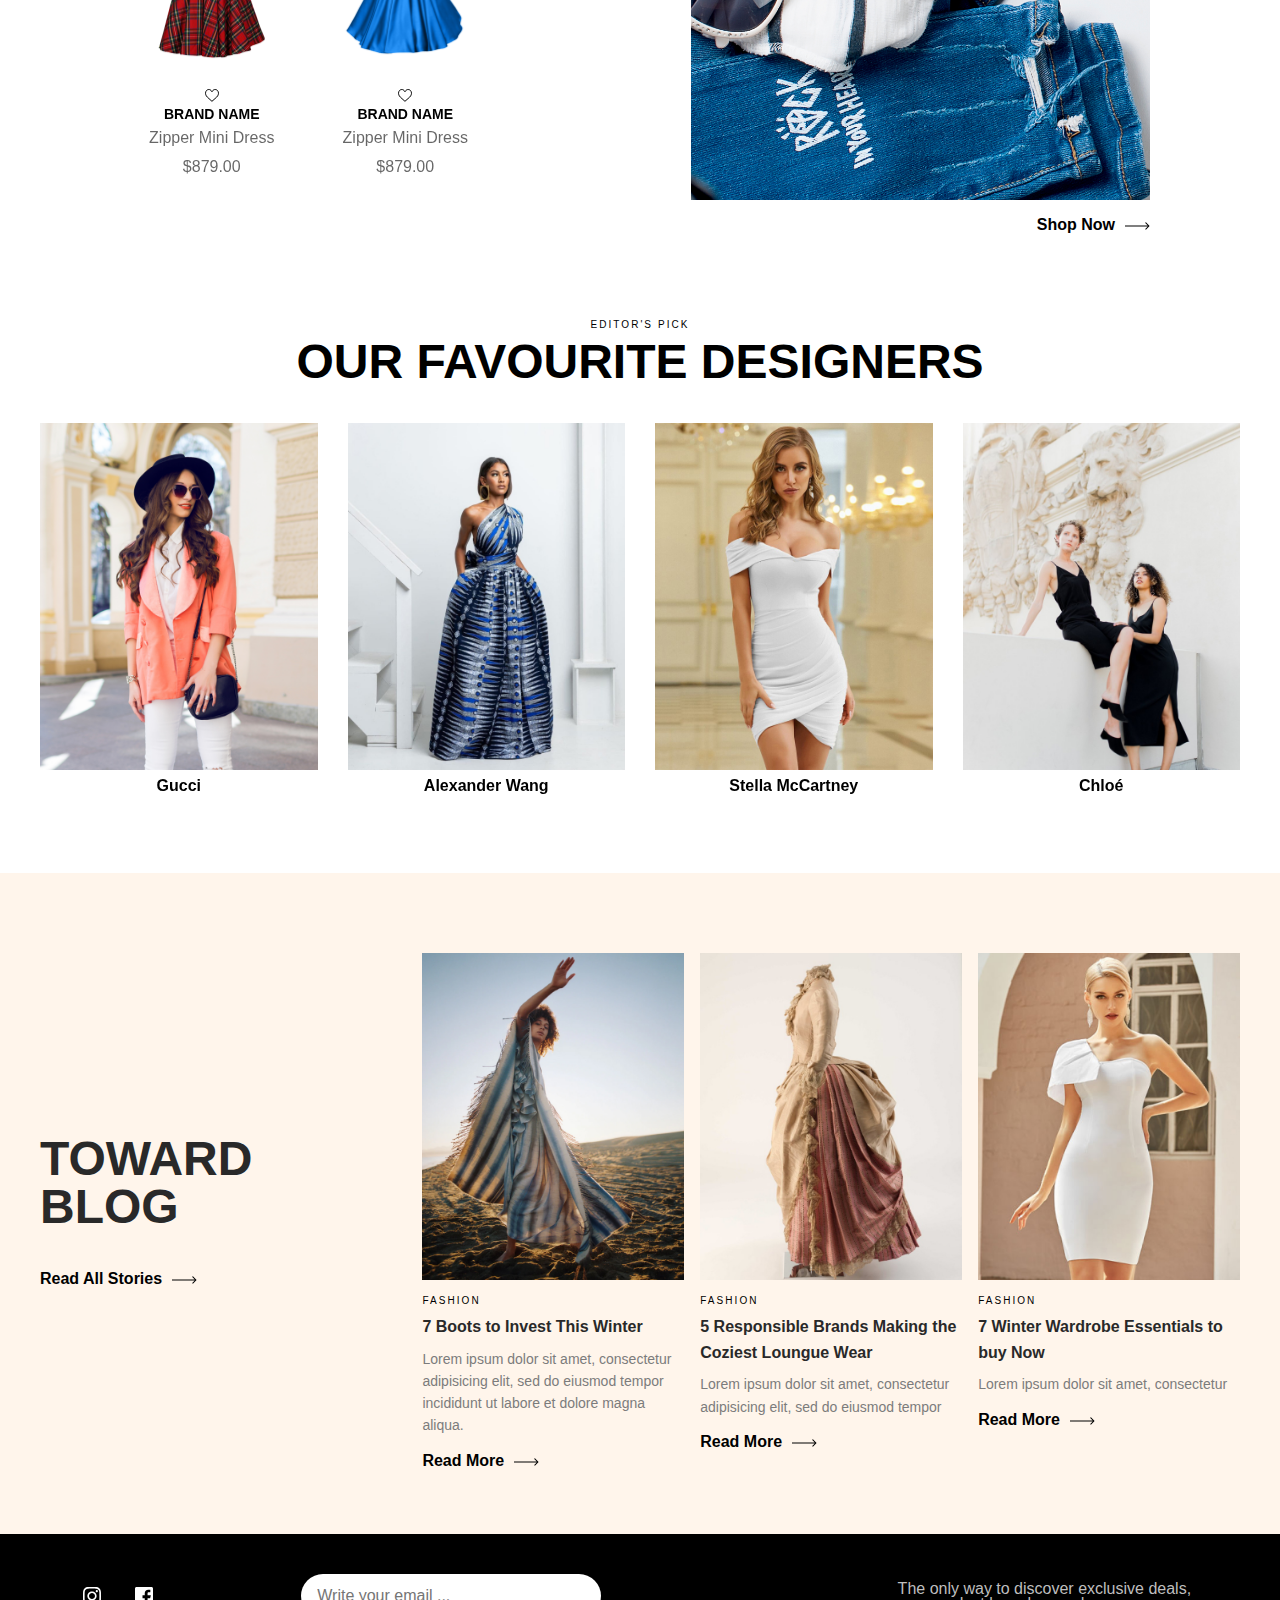
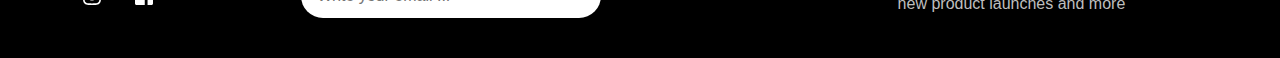
==== commit 4472c8c4: "pdp done" ====
--- a/index.html
+++ b/index.html
@@ -5,11 +5,11 @@
     <meta name="viewport" content="width=device-width, initial-scale=1.0" />
     <link rel="stylesheet" href="css/home/homePage.css" />
     <link
-    rel="stylesheet"
-    href="https://cdn.jsdelivr.net/npm/swiper@8/swiper-bundle.min.css"
+      rel="stylesheet"
+      href="https://cdn.jsdelivr.net/npm/swiper@8/swiper-bundle.min.css"
     />
+    <script defer src="https://cdn.jsdelivr.net/npm/swiper@8/swiper-bundle.min.js"></script>
 
-    <script  src="https://cdn.jsdelivr.net/npm/swiper/swiper-bundle.min.js"></script>
     <script defer src="js/homePage.js"></script>
     <title>Toward - Home Page</title>
   </head>
@@ -113,6 +113,124 @@
         </div>
       </header>
       <main>
+        <section class="newArrivals">
+          <div class="newArrivals__header">
+            <h4 class="heading-text heading-4">you've arrived</h4>
+            <h2 class="heading-text heading-2">new arrivals</h2>
+            <p class="newArrivals__text">
+              New styles just in, shop our latest arrivals.
+            </p>
+            <a href="#" class="btn">shop now</a>
+          </div>
+          <div class="newArrivals__slider">
+            <div class="swiper-wrapper">
+              <div class="swiper-slide product__card">
+                <div class="product__header">
+                  <img
+                    src="assets/product-image-1.png"
+                    class="product__img"
+                    alt=""
+                  />
+                  <img
+                    src="assets/icons/icon-like.svg"
+                    class="products__icon-nav"
+                    alt=""
+                  />
+                </div>
+                <h4 class="heading-text heading-5">brand Name</h4>
+                <p class="product__text">Zipper Mini Dress</p>
+                <p class="product__text">$879.00</p>
+              </div>
+              <div class="swiper-slide product__card">
+                <div class="product__header">
+                  <img
+                    src="assets/product-image-2.png"
+                    class="product__img"
+                    alt=""
+                  />
+                  <img
+                    src="assets/icons/icon-like.svg"
+                    class="products__icon-nav"
+                    alt=""
+                  />
+                </div>
+                <h4 class="heading-text heading-5">brand Name</h4>
+                <p class="product__text">Zipper Mini Dress</p>
+                <p class="product__text">$879.00</p>
+              </div>
+              <div class="swiper-slide product__card">
+                <div class="product__header">
+                  <img
+                    src="assets/product-image-3.png"
+                    class="product__img"
+                    alt=""
+                  />
+                  <img
+                    src="assets/icons/icon-like.svg"
+                    class="products__icon-nav"
+                    alt=""
+                  />
+                </div>
+                <h4 class="heading-text heading-5">brand Name</h4>
+                <p class="product__text">Zipper Mini Dress</p>
+                <p class="product__text">$879.00</p>
+              </div>
+              <div class="swiper-slide product__card">
+                <div class="product__header">
+                  <img
+                    src="assets/product-image-1.png"
+                    class="product__img"
+                    alt=""
+                  />
+                  <img
+                    src="assets/icons/icon-like.svg"
+                    class="products__icon-nav"
+                    alt=""
+                  />
+                </div>
+                <h4 class="heading-text heading-5">brand Name</h4>
+                <p class="product__text">Zipper Mini Dress</p>
+                <p class="product__text">$879.00</p>
+              </div>
+              <div class="swiper-slide product__card">
+                <div class="product__header">
+                  <img
+                    src="assets/product-image-2.png"
+                    class="product__img"
+                    alt=""
+                  />
+                  <img
+                    src="assets/icons/icon-like.svg"
+                    class="products__icon-nav"
+                    alt=""
+                  />
+                </div>
+                <h4 class="heading-text heading-5">brand Name</h4>
+                <p class="product__text">Zipper Mini Dress</p>
+                <p class="product__text">$879.00</p>
+              </div>
+              <div class="swiper-slide product__card">
+                <div class="product__header">
+                  <img
+                    src="assets/product-image-3.png"
+                    class="product__img"
+                    alt=""
+                  />
+                  <img
+                    src="assets/icons/icon-like.svg"
+                    class="products__icon-nav"
+                    alt=""
+                  />
+                </div>
+                <h4 class="heading-text heading-5">brand Name</h4>
+                <p class="product__text">Zipper Mini Dress</p>
+                <p class="product__text">$879.00</p>
+              </div>
+            </div>
+            <div class="newArrivals-button-next"></div>
+            <div class="newArrivals-button-prev"></div>
+          </div>
+        </section>
         <section class="bestSellers">
           <div class="bestSellers__header">
             <h4 class="heading-text heading-4">best sellers</h4>
@@ -154,43 +272,90 @@
             <h6 class="heading-text heading-6">seasonal</h6>
             <h2 class="heading-text heading-2">floral edit</h2>
           </div>
-          <div class="showcase__content">
+          <div class="showcase__content">  
             <div class="showcase__slider">
-              <div class="swiper-wrapper">
-                <div class="swiper-slide showcase__card">
-                  <img src="assets/product-image-1.png" class="showcase__img" alt="">
-                  <img src="assets/icons/icon-like.svg" class="showcase__icon" alt="">
-                  <h4 class="heading-text heading-5">brand Name</h4>
-                  <p class="showcase__text">Zipper Mini Dress</p>
-                  <p class="showcase__text">$879.00</p>
-                </div>
-                <div class="swiper-slide showcase__card">
-                  <img src="assets/product-image-2.png" class="showcase__img" alt="">
-                  <img src="assets/icons/icon-like.svg" class="showcase__icon" alt="">
-                  <h4 class="heading-text heading-5">brand Name</h4>
-                  <p class="showcase__text">Zipper Mini Dress</p>
-                  <p class="showcase__text">$879.00</p>
-                </div>
-                <div class="swiper-slide showcase__card">
-                  <img src="assets/product-image-3.png" class="showcase__img" alt="">
-                  <img src="assets/icons/icon-like.svg" class="showcase__icon" alt="">
-                  <h4 class="heading-text heading-5">brand Name</h4>
-                  <p class="showcase__text">Zipper Mini Dress</p>
-                  <p class="showcase__text">$879.00</p>
-                </div>
-                <div class="swiper-slide showcase__card">
-                  <img src="assets/product-image-1.png" class="showcase__img" alt="">
-                  <img src="assets/icons/icon-like.svg" class="showcase__icon" alt="">
-                  <h4 class="heading-text heading-5">brand Name</h4>
-                  <p class="showcase__text">Zipper Mini Dress</p>
-                  <p class="showcase__text">$879.00</p>
-                </div>
-              </div>
-              <div class="showcase-button-next"></div>
-              <div class="showcase-button-prev"></div>
+           <div class="showcase__swiper">
+            <div class="swiper-wrapper">
+              <div class="swiper-slide product__card">
+                <div class="product__header">
+                  <img
+                    src="assets/product-image-1.png"
+                    class="product__img"
+                    alt=""
+                  />
+                  <img
+                    src="assets/icons/icon-like.svg"
+                    class="products__icon-nav"
+                    alt=""
+                  />
+                </div>
+                <h4 class="heading-text heading-5">brand Name</h4>
+                <p class="product__text">Zipper Mini Dress</p>
+                <p class="product__text">$879.00</p>
+              </div>
+              <div class="swiper-slide product__card">
+                <div class="product__header">
+                  <img
+                    src="assets/product-image-2.png"
+                    class="product__img"
+                    alt=""
+                  />
+                  <img
+                    src="assets/icons/icon-like.svg"
+                    class="products__icon-nav"
+                    alt=""
+                  />
+                </div>
+                <h4 class="heading-text heading-5">brand Name</h4>
+                <p class="product__text">Zipper Mini Dress</p>
+                <p class="product__text">$879.00</p>
+              </div>
+              <div class="swiper-slide product__card">
+                <div class="product__header">
+                  <img
+                    src="assets/product-image-3.png"
+                    class="product__img"
+                    alt=""
+                  />
+                  <img
+                    src="assets/icons/icon-like.svg"
+                    class="products__icon-nav"
+                    alt=""
+                  />
+                </div>
+                <h4 class="heading-text heading-5">brand Name</h4>
+                <p class="product__text">Zipper Mini Dress</p>
+                <p class="product__text">$879.00</p>
+              </div>
+              <div class="swiper-slide product__card">
+                <div class="product__header">
+                  <img
+                    src="assets/product-image-1.png"
+                    class="product__img"
+                    alt=""
+                  />
+                  <img
+                    src="assets/icons/icon-like.svg"
+                    class="products__icon-nav"
+                    alt=""
+                  />
+                </div>
+                <h4 class="heading-text heading-5">brand Name</h4>
+                <p class="product__text">Zipper Mini Dress</p>
+                <p class="product__text">$879.00</p>
+              </div>
+            </div>
+            <div class="showcase-button-next swiper-button-next"></div>
+            <div class="showcase-button-prev swiper-button-prev"></div>
+           </div>
             </div>
             <div class="showcase__banner">
-              <img src="assets/flat-lay-set-feminine.png" class="showcase__banner-img" alt="">
+              <img
+                src="assets/flat-lay-set-feminine.png"
+                class="showcase__banner-img"
+                alt=""
+              />
+              <a href="#" class="btn">shop now</a>
             </div>
           </div>
         </section>
@@ -210,11 +375,7 @@
                 <h4 class="designers__title">Gucci</h4>
               </div>
               <div class="swiper-slide designers__card">
-                <img
-                  src="assets/AW.jpg"
-                  class="designers__img"
-                  alt=""
-                />
+                <img src="assets/AW.jpg" class="designers__img" alt="" />
                 <h4 class="designers__title">Alexander Wang</h4>
               </div>
               <div class="swiper-slide designers__card">
@@ -234,8 +395,8 @@
                 <h4 class="designers__title">Chloé</h4>
               </div>
             </div>
-            <div class="swiper-button-next"></div>
-            <div class="swiper-button-prev"></div>
+            <div class="designers__slider-button-next swiper-button-next"></div>
+            <div class="designers__slider-button-prev swiper-button-prev"></div>
           </div>
         </section>
         <section class="blog">
@@ -307,7 +468,6 @@
           The only way to discover exclusive deals, new product launches and
           more
         </p>
-
       </footer>
     </div>
   </body>
--- a/css/home/homePage.css
+++ b/css/home/homePage.css
@@ -1,4 +1,50 @@
 @import '../style.css';
+/* New Arrivals section */
+.newArrivals {
+  display: flex;
+  justify-content: space-between;
+  column-gap: 3.6rem;
+  padding: 8rem 4rem;
+}
+.newArrivals__header {
+  width: 20%;
+  padding: 6rem 2.8rem;
+  text-align: center;
+  border: 1px solid var(--color-primary);
+}
+.newArrivals__header h4 {
+  margin-bottom: 1.8rem;
+}
+.newArrivals__text {
+  margin-top: 2.4rem;
+  margin-bottom: 12rem;
+}
+.newArrivals__slider {
+  width: 75%;
+  overflow: hidden;
+}
+.newArrivals__slider .swiper-wrapper .product__card .product__header {
+  height: 36.5rem;
+}
+@media only screen and (max-width: 37.5em) {
+  .newArrivals {
+    padding: 5rem 2rem;
+  }
+  .newArrivals__header {
+    padding: 5rem 1rem 3rem 1rem;
+    width: 50%;
+  }
+  .newArrivals__slider {
+    width: 50%;
+  }
+  .newArrivals__slider .swiper-wrapper .product__card .product__header {
+    height: 25rem;
+  }
+  .newArrivals__text {
+    margin-top: 2.25rem;
+    margin-bottom: 3.37rem;
+  }
+}
 /* Best Sellers section */
 .bestSellers {
   display: grid;
@@ -77,49 +123,60 @@
   }
 }
 /* Seasonal section */
-.showcase{
-    text-align: center
-}
-.showcase__content{
-    display: flex;
-    align-items: center;
-    justify-content: center;
-    column-gap: 8rem;
-}
-.showcase__slider{
-    width: 50%;
-    height: auto;
-}
-.showcase__banner{
-    width: 50%;
-}
-.showcase__banner-img{
-    width: 100%;
-}
-.showcase__card {
-  position: relative;
+.showcase {
   text-align: center;
-  line-height: 159.5%;
-}
-
-.showcase__img {
-  width: 100%;
+  height: fit-content;
+  padding: 8rem 13rem 0;
+}
+.showcase__content {
+  width: 100%;
+  margin: 4.8rem auto;
+  display: grid;
+  grid-template-columns: 35% 45%;
+  justify-content: space-between;
+
+}
+.showcase__slider {
+  width: 100%;
+  height: 71rem;
+}
+.showcase__swiper {
+  height: 100%;
+  width: 100%;
+}
+.showcase__banner {
+  width: 100%;
+  height: 100%;
+  text-align: end;
+}
+.showcase__banner-img {
+  width: 100%;
+  height: 72rem;
+  object-fit: cover;
+  margin-bottom: 1.7rem;
+}
+.showcase__slider .swiper-wrapper .product__card .product__header {
   height: 23.7rem;
 }
-
-.showcase__icon {
-  position: absolute;
-  top: 0;
-  right: 0;
-}
-.showcase__text {
-  opacity: 0.6;
-  margin-top: 4px;
-}
-/* 
-.swiper2 .swiper-slide{
-    height: calc((100% - 30px) / 2) !important;
-} */
+.showcase__slider .swiper-wrapper .swiper-slide {
+  height: calc((100% - 3rem) / 2) !important;
+}
+
+@media only screen and (max-width: 37.5em) {
+    .showcase{
+        padding: 5rem 2rem;
+    }
+  .showcase__content {
+    grid-template-columns: 1fr;
+  }
+  .showcase__banner {
+    grid-row: 1/2;
+  }
+  .showcase__slider {
+    grid-row: 2/3;
+  }
+}
+
 /* Designers section */
 .designers {
   padding: 4rem 4rem 8rem 4rem;
@@ -136,26 +193,26 @@
   width: 100%;
   margin-bottom: 8px;
 }
-.swiper-wrapper {
+.designers__slider .swiper-wrapper {
   height: fit-content !important;
 }
-.swiper-button-next,
-.swiper-button-prev {
+.designers__slider-button-next,
+.designers__slider-button-prev {
   display: none !important;
 }
 @media only screen and (max-width: 37.5em) {
-  .swiper-button-next,
-  .swiper-button-prev {
+  .designers__slider-button-next,
+  .designers__slider-button-prev {
     background-color: var(--color-secondary-light);
     display: flex !important;
     justify-content: center;
     align-items: center;
   }
-  .swiper-button-prev::after {
+  .designers__slider-button-prev::after {
     content: url(../../assets/icons/icon-arrowLT.svg) !important;
   }
 
-  .swiper-button-next::after {
+  .designers__slider-button-next::after {
     content: url(../../assets/icons/icon-arrowRT.svg) !important;
   }
 }
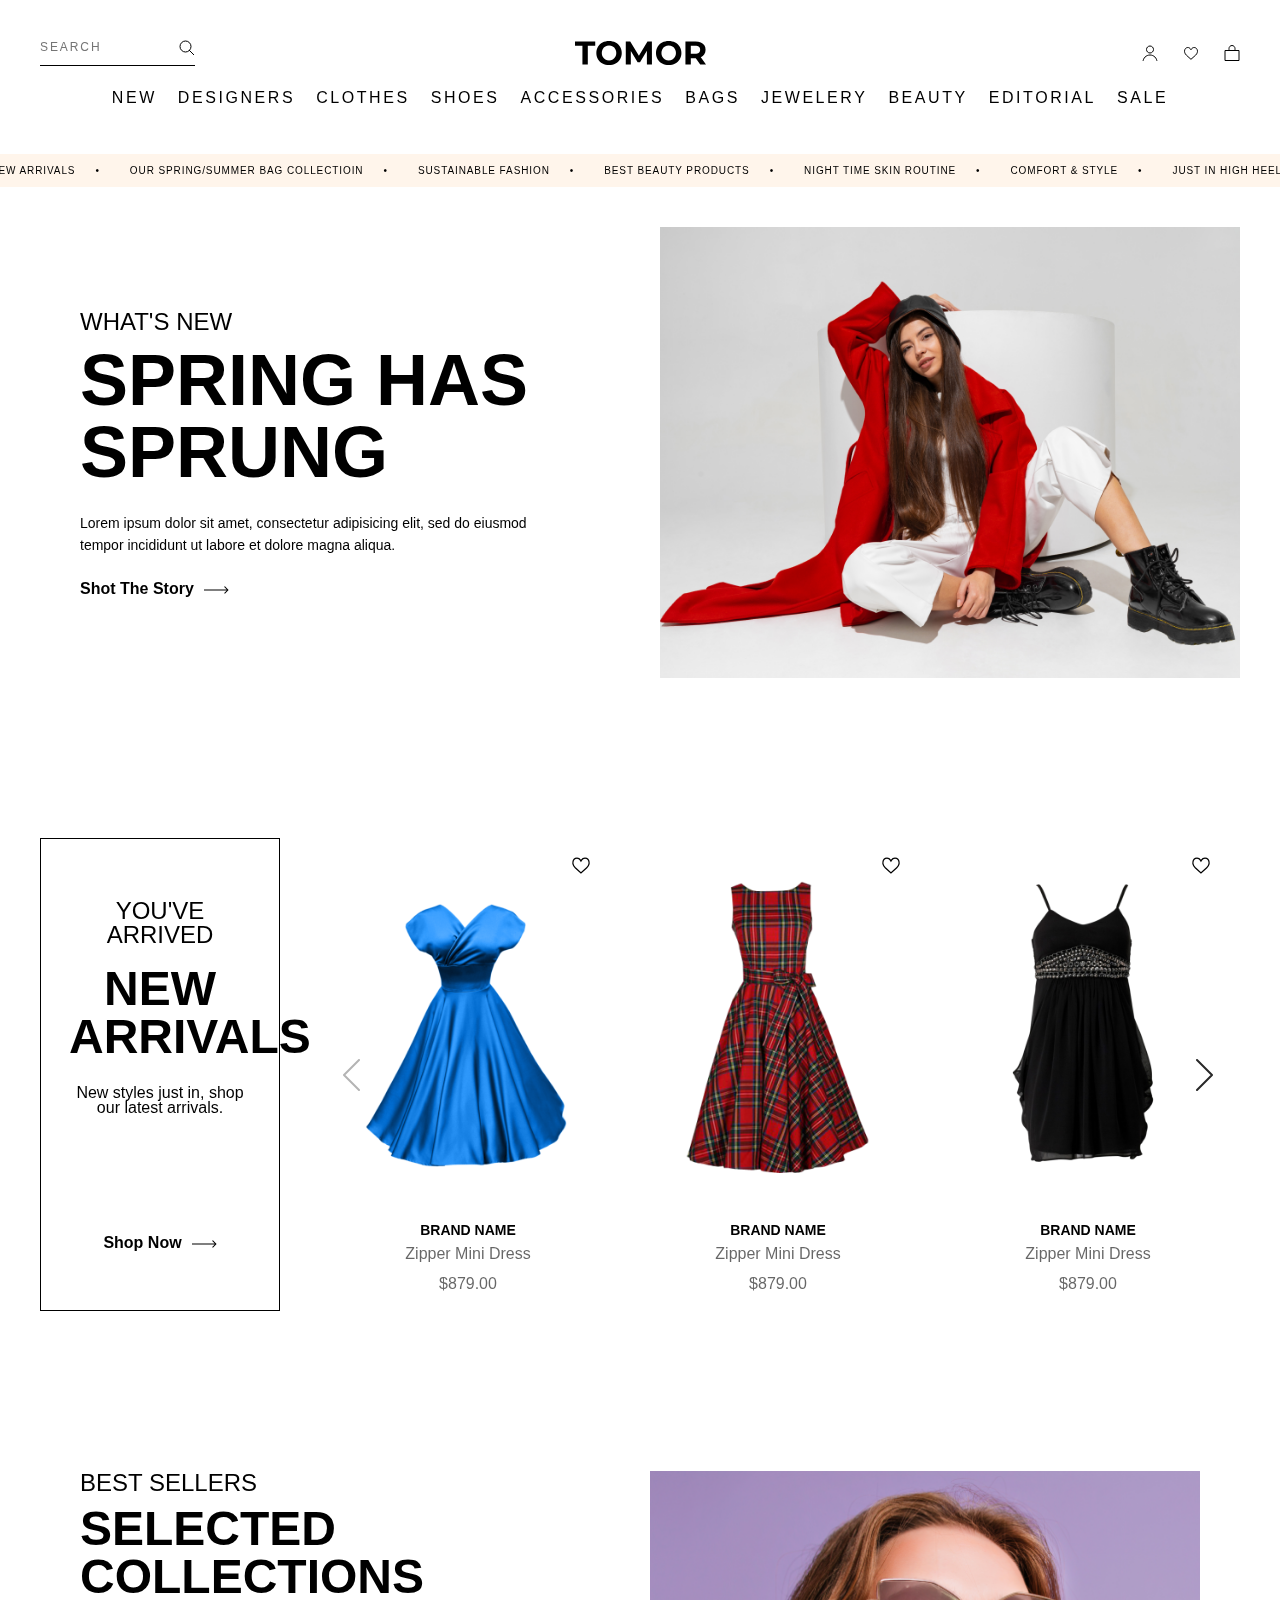
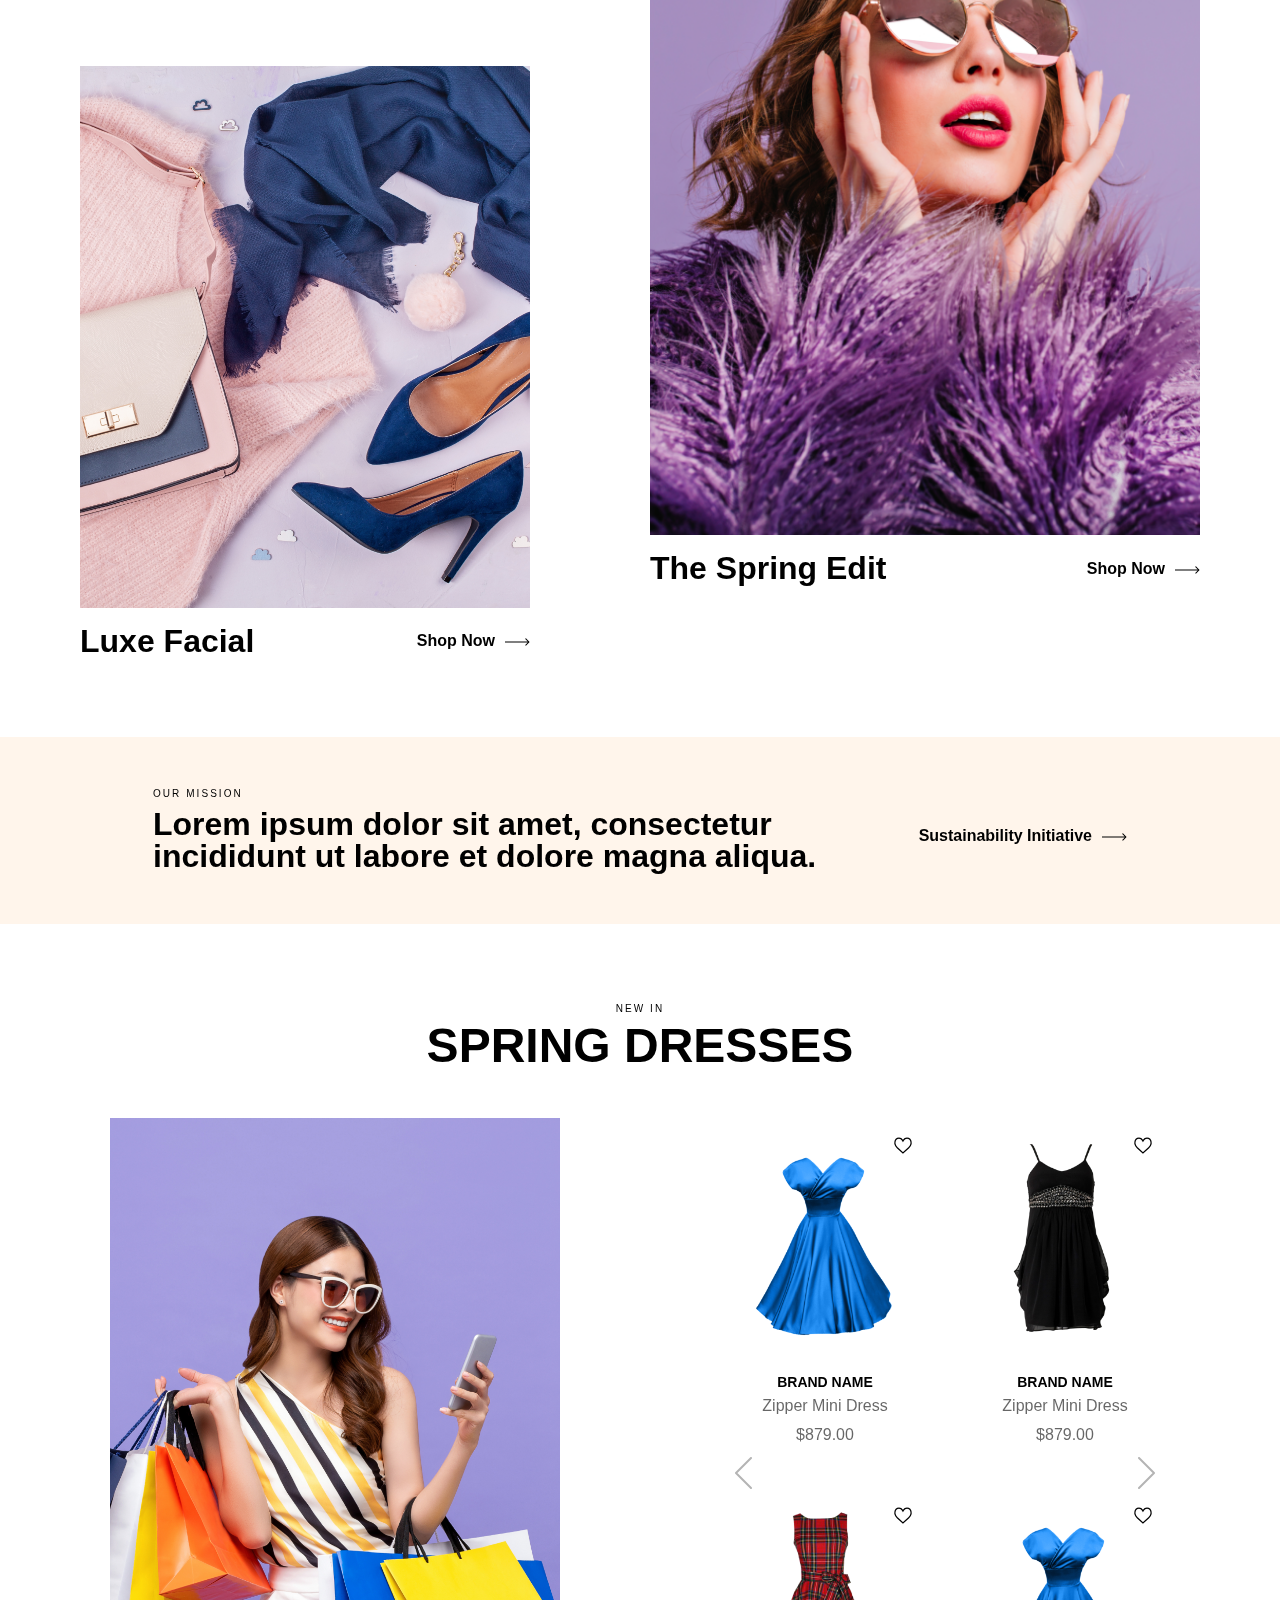
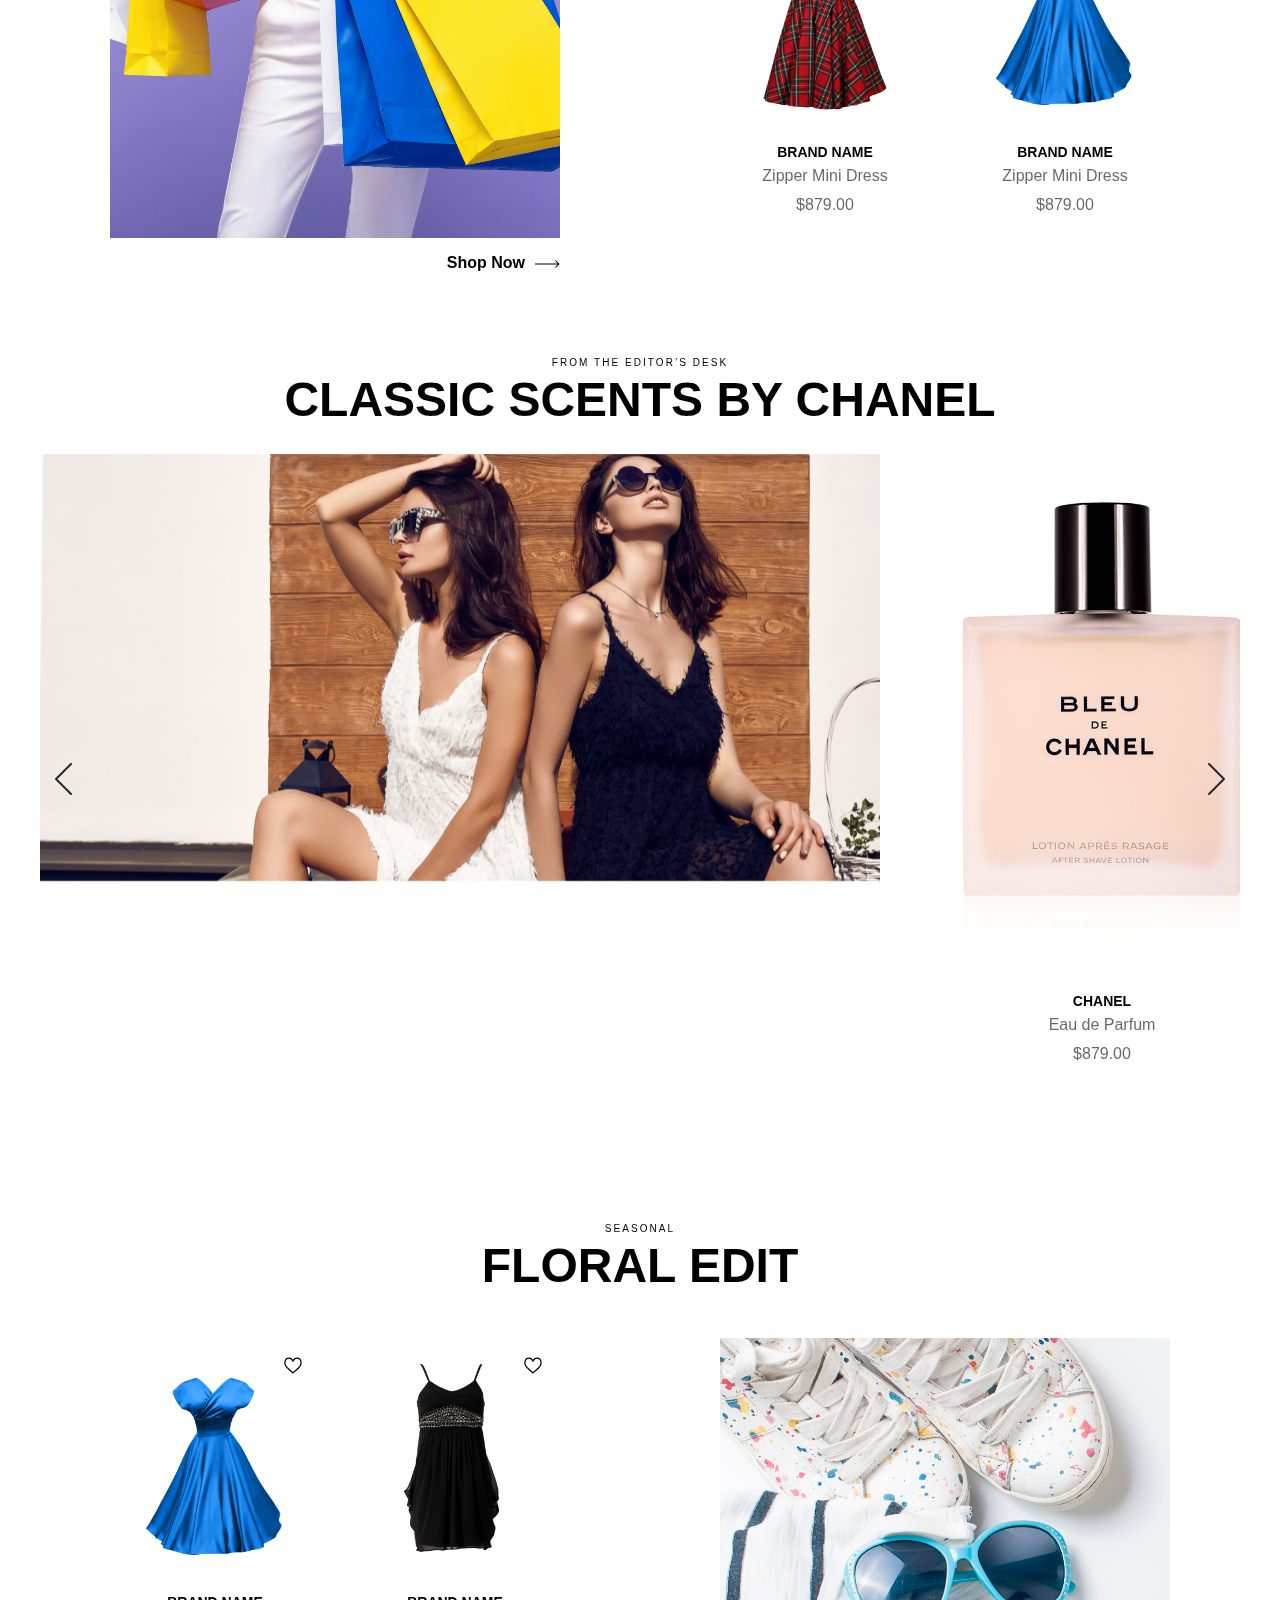
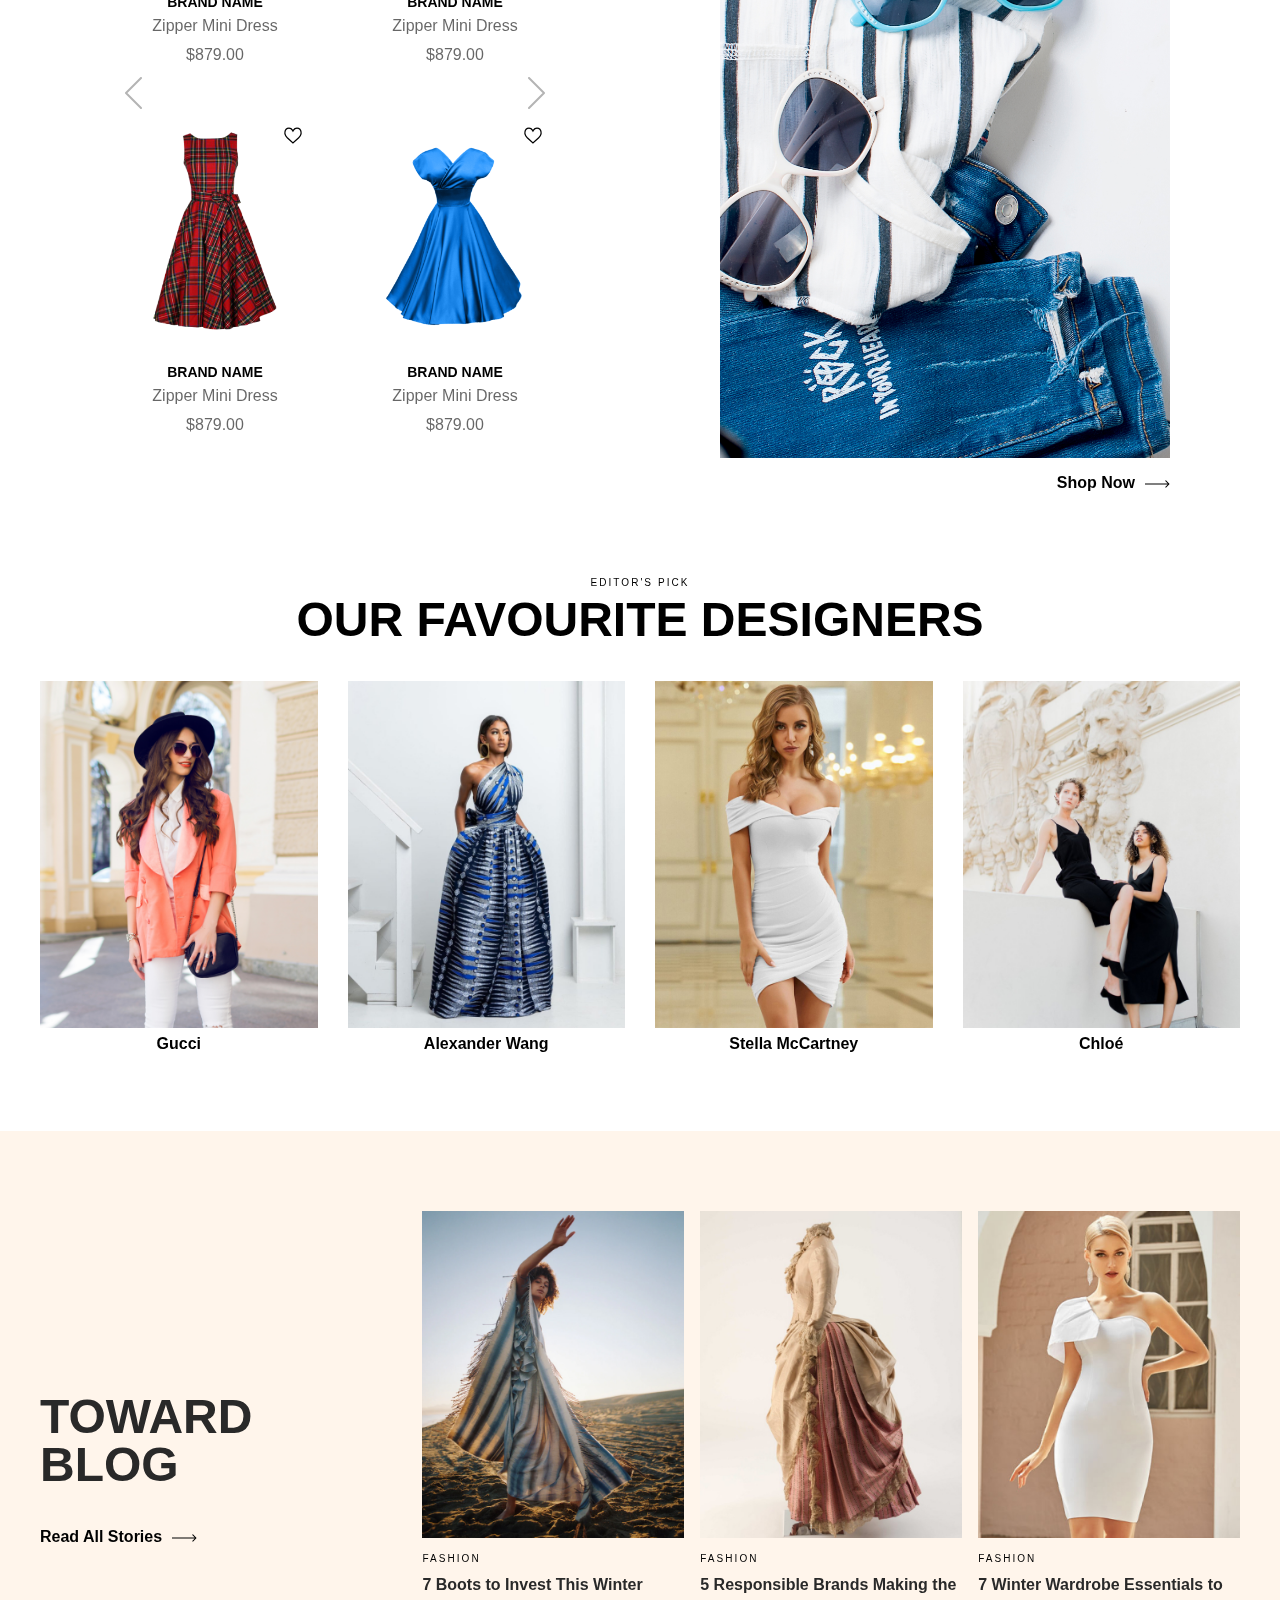
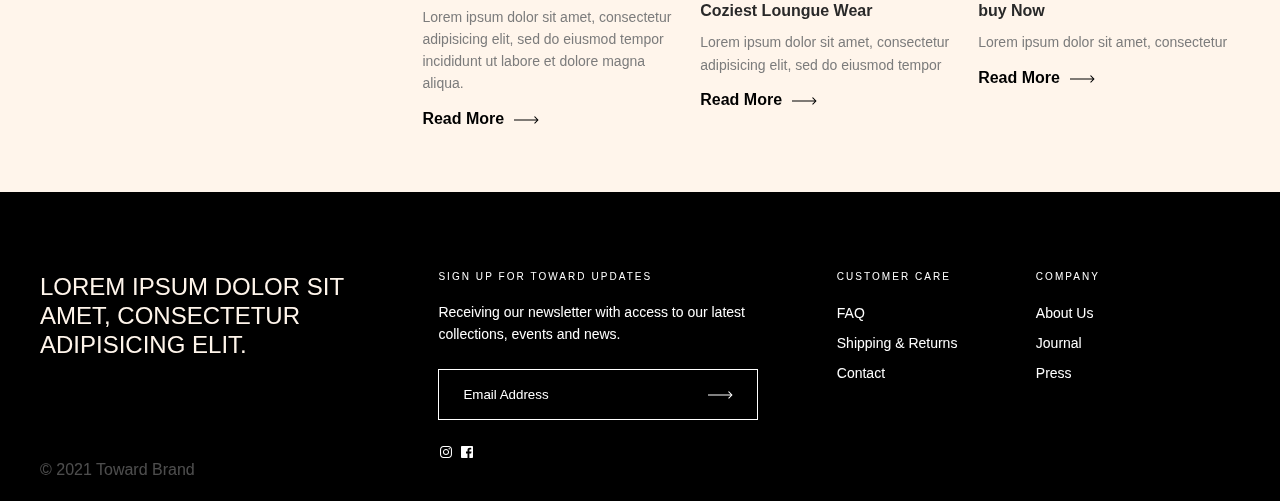
==== commit 275dca8f: "project done" ====
--- a/index.html
+++ b/index.html
@@ -8,7 +8,10 @@
       rel="stylesheet"
       href="https://cdn.jsdelivr.net/npm/swiper@8/swiper-bundle.min.css"
     />
-    <script defer src="https://cdn.jsdelivr.net/npm/swiper@8/swiper-bundle.min.js"></script>
+    <script
+      defer
+      src="https://cdn.jsdelivr.net/npm/swiper@8/swiper-bundle.min.js"
+    ></script>
 
     <script defer src="js/homePage.js"></script>
     <title>Toward - Home Page</title>
@@ -83,20 +86,18 @@
             </li>
           </ul>
         </nav>
+        <div class="marquee">
+          <ul class="marquee__list">
+            <li class="marquee__item">New arrivals</li>
+            <li class="marquee__item">Our spring/summer baG collectioin</li>
+            <li class="marquee__item">Sustainable fashion</li>
+            <li class="marquee__item">Best beauty products</li>
+            <li class="marquee__item">Night time skin routine</li>
+            <li class="marquee__item">comfort & style</li>
+            <li class="marquee__item">Just in high heels</li>
+          </ul>
+        </div>
 
-        <div class="marquee">
-          <div class="marquee__wrapper">
-            <ul class="marquee__list">
-              <li class="marquee__item">New arrivals</li>
-              <li class="marquee__item">Our spring/summer baG collectioin</li>
-              <li class="marquee__item">Sustainable fashion</li>
-              <li class="marquee__item">Best beauty products</li>
-              <li class="marquee__item">Night time skin routine</li>
-              <li class="marquee__item">comfort & style</li>
-              <li class="marquee__item">Just in high heels</li>
-            </ul>
-          </div>
-        </div>
         <div class="header__content">
           <div class="header__cta">
             <h4 class="heading-text heading-4">what's new</h4>
@@ -122,7 +123,7 @@
             </p>
             <a href="#" class="btn">shop now</a>
           </div>
-          <div class="newArrivals__slider">
+          <div class="newArrivals__slider swiper">
             <div class="swiper-wrapper">
               <div class="swiper-slide product__card">
                 <div class="product__header">
@@ -133,7 +134,7 @@
                   />
                   <img
                     src="assets/icons/icon-like.svg"
-                    class="products__icon-nav"
+                    class="product__icon-nav"
                     alt=""
                   />
                 </div>
@@ -150,7 +151,7 @@
                   />
                   <img
                     src="assets/icons/icon-like.svg"
-                    class="products__icon-nav"
+                    class="product__icon-nav"
                     alt=""
                   />
                 </div>
@@ -167,7 +168,7 @@
                   />
                   <img
                     src="assets/icons/icon-like.svg"
-                    class="products__icon-nav"
+                    class="product__icon-nav"
                     alt=""
                   />
                 </div>
@@ -184,7 +185,7 @@
                   />
                   <img
                     src="assets/icons/icon-like.svg"
-                    class="products__icon-nav"
+                    class="product__icon-nav"
                     alt=""
                   />
                 </div>
@@ -201,7 +202,7 @@
                   />
                   <img
                     src="assets/icons/icon-like.svg"
-                    class="products__icon-nav"
+                    class="product__icon-nav"
                     alt=""
                   />
                 </div>
@@ -218,7 +219,7 @@
                   />
                   <img
                     src="assets/icons/icon-like.svg"
-                    class="products__icon-nav"
+                    class="product__icon-nav"
                     alt=""
                   />
                 </div>
@@ -227,8 +228,8 @@
                 <p class="product__text">$879.00</p>
               </div>
             </div>
-            <div class="newArrivals-button-next"></div>
-            <div class="newArrivals-button-prev"></div>
+            <div class="newArrivals-button-next swiper-button-next"></div>
+            <div class="newArrivals-button-prev swiper-button-prev"></div>
           </div>
         </section>
         <section class="bestSellers">
@@ -269,93 +270,254 @@
         </section>
         <section class="showcase">
           <div class="showcase__header">
+            <h6 class="heading-text heading-6">new in</h6>
+            <h2 class="heading-text heading-2">spring dresses</h2>
+          </div>
+          <div class="showcase__content">
+            <div class="showcase__banner showcase__banner--1">
+              <picture>
+                <source
+                  srcset="./assets/mobile/beautiful-asian-woman.png"
+                  media="(max-width: 37.5em)"
+                />
+                <img
+                  src="assets/beautiful-asian-woman.png"
+                  class="showcase__banner-img"
+                  alt=""
+                />
+              </picture>
+              <a href="#" class="btn">shop now</a>
+            </div>
+            <div class="showcase__slider showcase__slider--1">
+              <div class="showcase__swiper swiper">
+                <div class="swiper-wrapper">
+                  <div class="swiper-slide product__card">
+                    <div class="product__header">
+                      <img
+                        src="assets/product-image-1.png"
+                        class="product__img"
+                        alt=""
+                      />
+                      <img
+                        src="assets/icons/icon-like.svg"
+                        class="product__icon-nav"
+                        alt=""
+                      />
+                    </div>
+                    <h4 class="heading-text heading-5">brand Name</h4>
+                    <p class="product__text">Zipper Mini Dress</p>
+                    <p class="product__text">$879.00</p>
+                  </div>
+                  <div class="swiper-slide product__card">
+                    <div class="product__header">
+                      <img
+                        src="assets/product-image-2.png"
+                        class="product__img"
+                        alt=""
+                      />
+                      <img
+                        src="assets/icons/icon-like.svg"
+                        class="product__icon-nav"
+                        alt=""
+                      />
+                    </div>
+                    <h4 class="heading-text heading-5">brand Name</h4>
+                    <p class="product__text">Zipper Mini Dress</p>
+                    <p class="product__text">$879.00</p>
+                  </div>
+                  <div class="swiper-slide product__card">
+                    <div class="product__header">
+                      <img
+                        src="assets/product-image-3.png"
+                        class="product__img"
+                        alt=""
+                      />
+                      <img
+                        src="assets/icons/icon-like.svg"
+                        class="product__icon-nav"
+                        alt=""
+                      />
+                    </div>
+                    <h4 class="heading-text heading-5">brand Name</h4>
+                    <p class="product__text">Zipper Mini Dress</p>
+                    <p class="product__text">$879.00</p>
+                  </div>
+                  <div class="swiper-slide product__card">
+                    <div class="product__header">
+                      <img
+                        src="assets/product-image-1.png"
+                        class="product__img"
+                        alt=""
+                      />
+                      <img
+                        src="assets/icons/icon-like.svg"
+                        class="product__icon-nav"
+                        alt=""
+                      />
+                    </div>
+                    <h4 class="heading-text heading-5">brand Name</h4>
+                    <p class="product__text">Zipper Mini Dress</p>
+                    <p class="product__text">$879.00</p>
+                  </div>
+                </div>
+                <div class="showcase-button-next swiper-button-next"></div>
+                <div class="showcase-button-prev swiper-button-prev"></div>
+              </div>
+            </div>
+          </div>
+        </section>
+        <section class="perfumes">
+          <div class="perfumes__header">
+            <h6 class="heading-text heading-6">FROM THE EDITOR’S DESK</h6>
+            <h2 class="heading-text heading-2">Classic Scents by Chanel</h2>
+          </div>
+          <div class="perfumes__swiper swiper">
+            <div class="swiper-wrapper">
+              <div class="swiper-slide">
+                <div class="perfumes__img-box">
+                  <img src="assets/gorgeous-bright-couple.png" class="perfumes__img" alt="">
+                </div>
+              </div>
+
+              <div class="swiper-slide product__card">
+                <div class="product__header">
+                  <img src="assets/chanel.png" class="product__img" alt="" />
+                  <img
+                    src="assets/icons/icon-like.svg"
+                    class="product__icon-nav"
+                    alt=""
+                  />
+                </div>
+                <h4 class="heading-text heading-5">Chanel</h4>
+                <p class="product__text">Eau de Parfum</p>
+                <p class="product__text">$879.00</p>
+              </div>
+              <div class="swiper-slide product__card">
+                <div class="product__header">
+                  <img src="assets/chanel.png" class="product__img" alt="" />
+                  <img
+                    src="assets/icons/icon-like.svg"
+                    class="product__icon-nav"
+                    alt=""
+                  />
+                </div>
+                <h4 class="heading-text heading-5">Chanel</h4>
+                <p class="product__text">Eau de Parfum</p>
+                <p class="product__text">$879.00</p>
+              </div>
+              <div class="swiper-slide product__card">
+                <div class="product__header">
+                  <img src="assets/chanel.png" class="product__img" alt="" />
+                  <img
+                    src="assets/icons/icon-like.svg"
+                    class="product__icon-nav"
+                    alt=""
+                  />
+                </div>
+                <h4 class="heading-text heading-5">Chanel</h4>
+                <p class="product__text">Eau de Parfum</p>
+                <p class="product__text">$879.00</p>
+              </div>
+            </div>
+            <div class="swiper-button-next"></div>
+            <div class="swiper-button-prev"></div>
+          </div>
+        </section>
+        <section class="showcase">
+          <div class="showcase__header">
             <h6 class="heading-text heading-6">seasonal</h6>
             <h2 class="heading-text heading-2">floral edit</h2>
           </div>
-          <div class="showcase__content">  
+          <div class="showcase__content">
+            <div class="showcase__banner">
+              <picture>
+                <source
+                  srcset="./assets/mobile/flat-lay-set-feminine.png"
+                  media="(max-width: 37.5em)"
+                />
+                <img
+                  src="assets/flat-lay-set-feminine.png"
+                  class="showcase__banner-img"
+                  alt=""
+                />
+              </picture>
+              <a href="#" class="btn">shop now</a>
+            </div>
             <div class="showcase__slider">
-           <div class="showcase__swiper">
-            <div class="swiper-wrapper">
-              <div class="swiper-slide product__card">
-                <div class="product__header">
-                  <img
-                    src="assets/product-image-1.png"
-                    class="product__img"
-                    alt=""
-                  />
-                  <img
-                    src="assets/icons/icon-like.svg"
-                    class="products__icon-nav"
-                    alt=""
-                  />
-                </div>
-                <h4 class="heading-text heading-5">brand Name</h4>
-                <p class="product__text">Zipper Mini Dress</p>
-                <p class="product__text">$879.00</p>
-              </div>
-              <div class="swiper-slide product__card">
-                <div class="product__header">
-                  <img
-                    src="assets/product-image-2.png"
-                    class="product__img"
-                    alt=""
-                  />
-                  <img
-                    src="assets/icons/icon-like.svg"
-                    class="products__icon-nav"
-                    alt=""
-                  />
-                </div>
-                <h4 class="heading-text heading-5">brand Name</h4>
-                <p class="product__text">Zipper Mini Dress</p>
-                <p class="product__text">$879.00</p>
-              </div>
-              <div class="swiper-slide product__card">
-                <div class="product__header">
-                  <img
-                    src="assets/product-image-3.png"
-                    class="product__img"
-                    alt=""
-                  />
-                  <img
-                    src="assets/icons/icon-like.svg"
-                    class="products__icon-nav"
-                    alt=""
-                  />
-                </div>
-                <h4 class="heading-text heading-5">brand Name</h4>
-                <p class="product__text">Zipper Mini Dress</p>
-                <p class="product__text">$879.00</p>
-              </div>
-              <div class="swiper-slide product__card">
-                <div class="product__header">
-                  <img
-                    src="assets/product-image-1.png"
-                    class="product__img"
-                    alt=""
-                  />
-                  <img
-                    src="assets/icons/icon-like.svg"
-                    class="products__icon-nav"
-                    alt=""
-                  />
-                </div>
-                <h4 class="heading-text heading-5">brand Name</h4>
-                <p class="product__text">Zipper Mini Dress</p>
-                <p class="product__text">$879.00</p>
-              </div>
-            </div>
-            <div class="showcase-button-next swiper-button-next"></div>
-            <div class="showcase-button-prev swiper-button-prev"></div>
-           </div>
-            </div>
-            <div class="showcase__banner">
-              <img
-                src="assets/flat-lay-set-feminine.png"
-                class="showcase__banner-img"
-                alt=""
-              />
-              <a href="#" class="btn">shop now</a>
+              <div class="showcase__swiper swiper">
+                <div class="swiper-wrapper">
+                  <div class="swiper-slide product__card">
+                    <div class="product__header">
+                      <img
+                        src="assets/product-image-1.png"
+                        class="product__img"
+                        alt=""
+                      />
+                      <img
+                        src="assets/icons/icon-like.svg"
+                        class="product__icon-nav"
+                        alt=""
+                      />
+                    </div>
+                    <h4 class="heading-text heading-5">brand Name</h4>
+                    <p class="product__text">Zipper Mini Dress</p>
+                    <p class="product__text">$879.00</p>
+                  </div>
+                  <div class="swiper-slide product__card">
+                    <div class="product__header">
+                      <img
+                        src="assets/product-image-2.png"
+                        class="product__img"
+                        alt=""
+                      />
+                      <img
+                        src="assets/icons/icon-like.svg"
+                        class="product__icon-nav"
+                        alt=""
+                      />
+                    </div>
+                    <h4 class="heading-text heading-5">brand Name</h4>
+                    <p class="product__text">Zipper Mini Dress</p>
+                    <p class="product__text">$879.00</p>
+                  </div>
+                  <div class="swiper-slide product__card">
+                    <div class="product__header">
+                      <img
+                        src="assets/product-image-3.png"
+                        class="product__img"
+                        alt=""
+                      />
+                      <img
+                        src="assets/icons/icon-like.svg"
+                        class="product__icon-nav"
+                        alt=""
+                      />
+                    </div>
+                    <h4 class="heading-text heading-5">brand Name</h4>
+                    <p class="product__text">Zipper Mini Dress</p>
+                    <p class="product__text">$879.00</p>
+                  </div>
+                  <div class="swiper-slide product__card">
+                    <div class="product__header">
+                      <img
+                        src="assets/product-image-1.png"
+                        class="product__img"
+                        alt=""
+                      />
+                      <img
+                        src="assets/icons/icon-like.svg"
+                        class="product__icon-nav"
+                        alt=""
+                      />
+                    </div>
+                    <h4 class="heading-text heading-5">brand Name</h4>
+                    <p class="product__text">Zipper Mini Dress</p>
+                    <p class="product__text">$879.00</p>
+                  </div>
+                </div>
+                <div class="showcase-button-next swiper-button-next"></div>
+                <div class="showcase-button-prev swiper-button-prev"></div>
+              </div>
             </div>
           </div>
         </section>
@@ -440,34 +602,57 @@
         </section>
       </main>
       <footer class="footer">
-        <div class="footer__socials">
-          <img
-            src="assets/icons/icon-instagram.svg"
-            class="footer__icon"
-            alt=""
-          />
-          <img
-            src="assets/icons/icon-facebook.svg"
-            class="footer__icon"
-            alt=""
-          />
+        <div class="footer__header">
+          <h4 class="heading-text heading-4 heading-4--light">
+            Lorem ipsum dolor sit amet, consectetur adipisicing elit.
+          </h4>
         </div>
-        <div class="footer__contact">
-          <input
-            type="email"
-            name="email"
-            id="email"
-            class="footer__input"
-            placeholder="Write your email ..."
-          />
-          <label for="email">
-            <a href="#" class="btn btn--small btn--light">Join the family</a>
-          </label>
+        <div class="footer__signup">
+          <h6 class="heading-text heading-6 heading-6--white">
+            Sign up for toward updates
+          </h6>
+          <p class="footer__text">
+            Receiving our newsletter with access to our latest collections,
+            events and news.
+          </p>
+          <form class="footer__form">
+            <input
+              type="text"
+              placeholder="Email Address"
+              class="footer__input"
+            />
+            <img
+              src="assets/icons/icon-arrowR-light.svg"
+              class="footer__icon-arrow"
+              alt=""
+            />
+          </form>
+          <div class="footer__socials">
+            <img
+              src="./assets/icons/icon-instagram.svg"
+              class="footer__icons-social"
+              alt=""
+            />
+            <img
+              src="./assets/icons/icon-facebook.svg"
+              class="footer__icons-social"
+              alt=""
+            />
+          </div>
         </div>
-        <p class="footer__text">
-          The only way to discover exclusive deals, new product launches and
-          more
-        </p>
+        <ul class="footer__list footer__list--1">
+          <h6 class="heading-text heading-6 heading-6--white">customer care</h6>
+          <li class="footer__list-item">FAQ</li>
+          <li class="footer__list-item">Shipping & Returns</li>
+          <li class="footer__list-item">Contact</li>
+        </ul>
+        <ul class="footer__list footer__list--2">
+          <h6 class="heading-text heading-6 heading-6--white">company</h6>
+          <li class="footer__list-item">About Us</li>
+          <li class="footer__list-item">Journal</li>
+          <li class="footer__list-item">Press</li>
+        </ul>
+        <div class="footer__credit">&copy; 2021 Toward Brand</div>
       </footer>
     </div>
   </body>
--- a/css/home/homePage.css
+++ b/css/home/homePage.css
@@ -122,32 +122,93 @@
     margin-bottom: 4rem;
   }
 }
+/* Perfumes section */
+.perfumes {
+  text-align: center;
+  padding: 4rem;
+}
+.perfumes__header {
+  margin-bottom: 3rem;
+}
+.perfumes__header h2 {
+  margin-top: 8px;
+}
+.perfumes__img {
+  width: 100%;
+}
+.perfumes__swiper .swiper-wrapper {
+  height: 65rem;
+}
+.perfumes__swiper .swiper-wrapper .swiper-slide:nth-child(1) {
+  width: 70%;
+}
+.perfumes__swiper .swiper-wrapper .swiper-slide:not(:first-child) {
+  width: 32%;
+}
+.perfumes__swiper .product__card .product__header {
+  height: 80%;
+}
+
+@media only screen and (max-width: 37.5em) {
+  .perfumes {
+    padding: 2rem;
+  }
+  .perfumes__swiper .swiper-wrapper {
+    height: fit-content;
+  }
+  .perfumes__swiper .swiper-wrapper .swiper-slide:nth-child(1) {
+    width: 100%;
+  }
+  .perfumes__swiper .swiper-wrapper .swiper-slide:not(:first-child) {
+    width: 30%;
+  }
+  .perfumes__swiper .swiper-button-next,
+  .perfumes__swiper .swiper-button-prev {
+    background-color: var(--color-secondary-light);
+  }
+}
+
 /* Seasonal section */
 .showcase {
   text-align: center;
   height: fit-content;
   padding: 8rem 13rem 0;
 }
+.showcase__header h2 {
+  margin-top: 8px;
+}
 .showcase__content {
   width: 100%;
   margin: 4.8rem auto;
   display: grid;
-  grid-template-columns: 35% 45%;
-  justify-content: space-between;
-
+  grid-template-columns: 45rem 45rem;
+  column-gap: 16rem;
+  justify-content: center;
 }
 .showcase__slider {
+  grid-column: 1/2;
+  grid-row: 1/2;
   width: 100%;
   height: 71rem;
+}
+.showcase__slider--1 {
+  grid-column: 2/2;
+  grid-row: 1/2;
 }
 .showcase__swiper {
   height: 100%;
   width: 100%;
+  overflow-x: visible;
 }
 .showcase__banner {
+  grid-column: 2/3;
   width: 100%;
   height: 100%;
   text-align: end;
+}
+.showcase__banner--1 {
+  grid-column: 1/2;
+  grid-row: 1/2;
 }
 .showcase__banner-img {
   width: 100%;
@@ -163,17 +224,25 @@
 }
 
 @media only screen and (max-width: 37.5em) {
-    .showcase{
-        padding: 5rem 2rem;
-    }
+  .showcase {
+    padding: 5rem 2rem;
+  }
   .showcase__content {
-    grid-template-columns: 1fr;
+    display: block;
+    margin: auto;
   }
   .showcase__banner {
-    grid-row: 1/2;
+    margin-top: 2rem;
+  }
+  .showcase__banner .btn {
+    display: none;
   }
   .showcase__slider {
-    grid-row: 2/3;
+    /* grid-row: 2/3; */
+    height: 35.75rem;
+  }
+  .showcase__banner-img {
+    height: 40rem;
   }
 }
 
